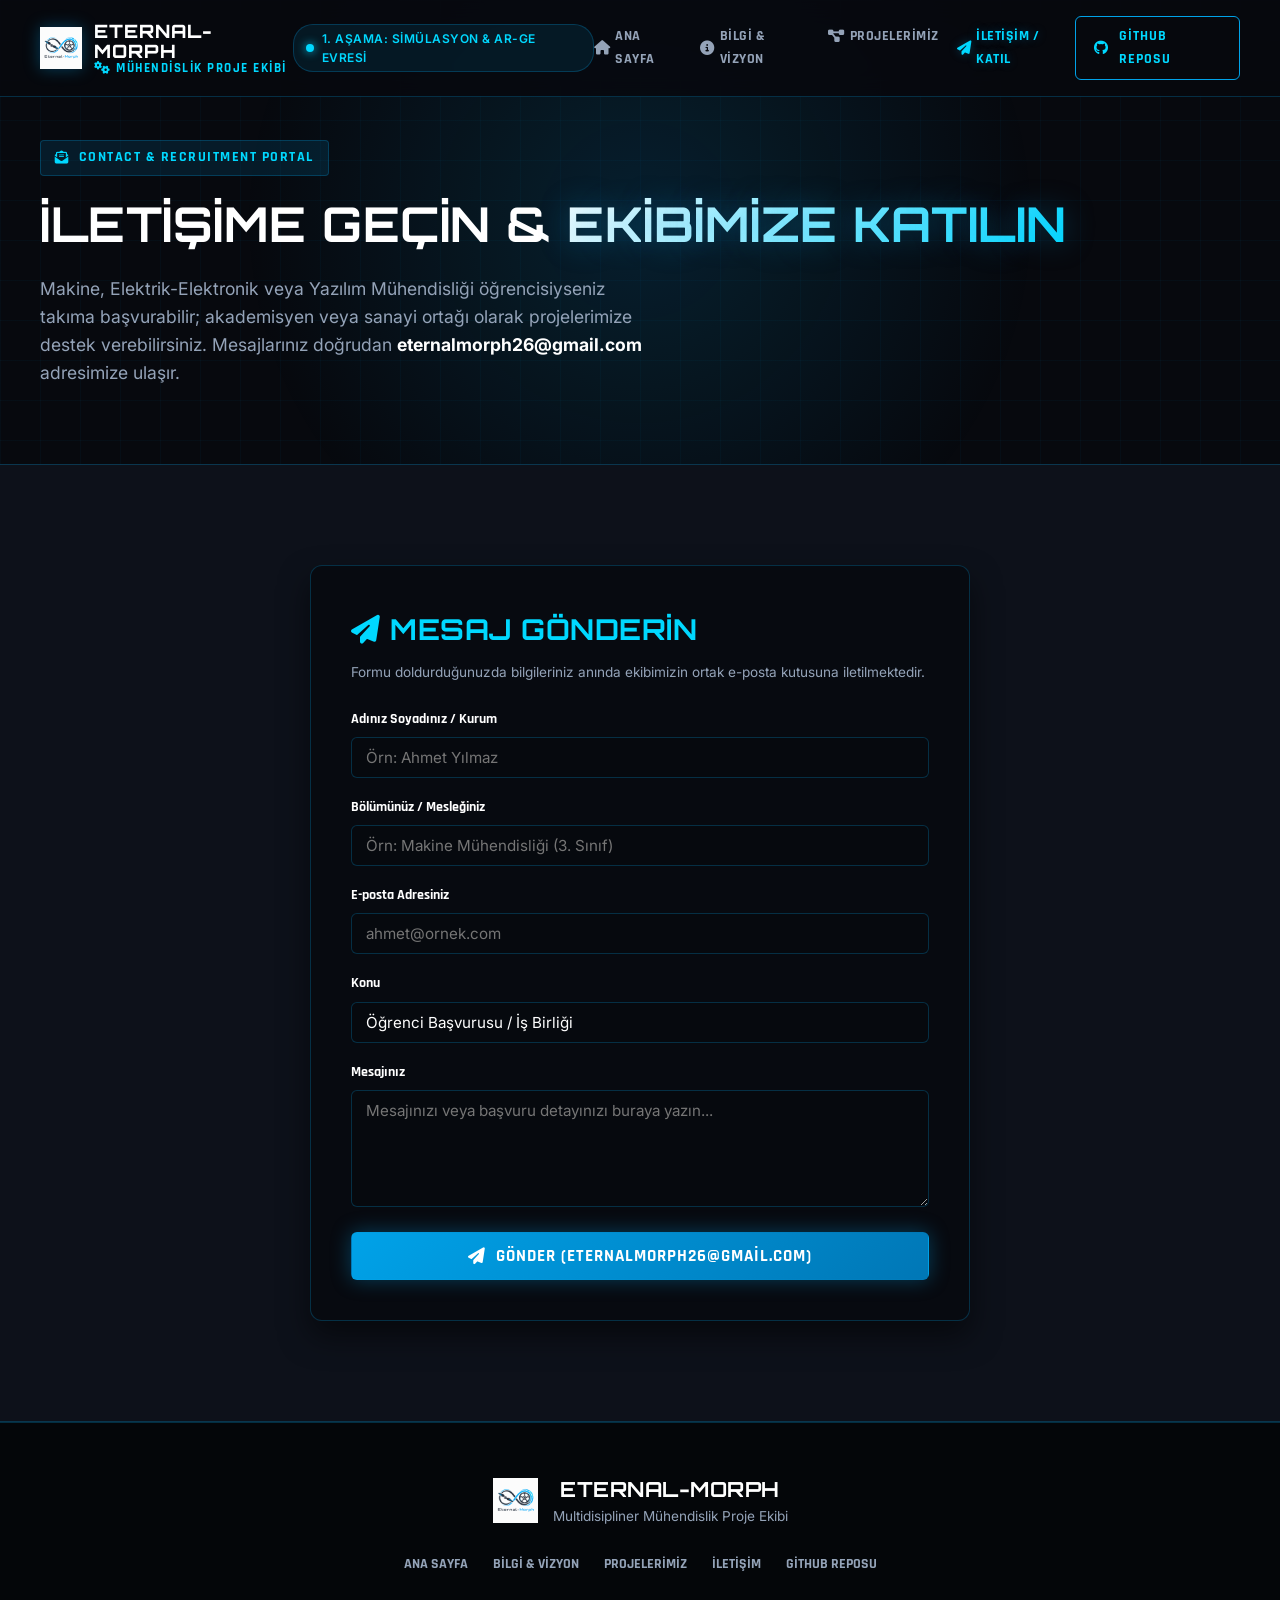
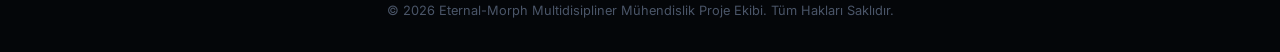
==== contact/index.html @ 78eb66a3 "Add files via upload" ====
<!DOCTYPE html>
<html lang="tr">
<head>
    <meta charset="UTF-8">
    <meta name="viewport" content="width=device-width, initial-scale=1.0">
    <title>İletişim & Ekibe Katıl | Eternal-Morph</title>
    <meta name="description" content="Eternal-Morph: Ekibimize katılım başvuruları, proje fikri önerileri ve sponsorluk iletişim portalı.">
    
    <!-- Google Fonts -->
    <link rel="preconnect" href="https://fonts.googleapis.com">
    <link rel="preconnect" href="https://fonts.gstatic.com" crossorigin>
    <link href="https://fonts.googleapis.com/css2?family=Fira+Code:wght@400;500;600&family=Inter:wght@300;400;500;600;700&family=Orbitron:wght@600;700;800;900&family=Rajdhani:wght@500;600;700&display=swap" rel="stylesheet">
    
    <!-- FontAwesome Icon Set -->
    <link rel="stylesheet" href="https://cdnjs.cloudflare.com/ajax/libs/font-awesome/6.4.0/css/all.min.css">
    
    <link rel="stylesheet" href="../style.css">
</head>
<body class="em-dark-theme">

    <div class="em-bg-glow"></div>
    <div class="em-bg-grid"></div>

    <!-- Header -->
    <header class="em-header" id="header">
        <div class="em-container em-header-container">
            <a href="/" class="em-brand">
                <img src="../assets/logo.png" alt="Eternal-Morph Logo" class="em-brand-logo">
                <div class="em-brand-text">
                    <span class="em-brand-main">ETERNAL-MORPH</span>
                    <span class="em-brand-sub"><i class="fa-solid fa-gears"></i> MÜHENDİSLİK PROJE EKİBİ</span>
                </div>
            </a>

            <div class="em-status-badge">
                <span class="em-pulse-dot"></span>
                <span>1. AŞAMA: SİMÜLASYON & AR-GE EVRESİ</span>
            </div>

            <nav class="em-nav" id="nav-menu">
                <ul class="em-nav-list">
                    <li><a href="/" class="em-nav-link"><i class="fa-solid fa-house"></i> Ana Sayfa</a></li>
                    <li><a href="/information/" class="em-nav-link"><i class="fa-solid fa-circle-info"></i> Bilgi & Vizyon</a></li>
                    <li><a href="/projects/" class="em-nav-link"><i class="fa-solid fa-diagram-project"></i> Projelerimiz</a></li>
                    <li><a href="/contact/" class="em-nav-link active"><i class="fa-solid fa-paper-plane"></i> İletişim / Katıl</a></li>
                </ul>
            </nav>

            <div class="em-header-actions">
                <a href="https://github.com/Eternal-Morph" target="_blank" rel="noopener" class="em-btn em-btn-outline em-btn-sm">
                    <i class="fa-brands fa-github"></i> GitHub Reposu
                </a>
            </div>
        </div>
    </header>

    <!-- Inner Page Hero -->
    <section class="em-hero" style="padding-top:140px; padding-bottom:40px;">
        <div class="em-container">
            <div class="em-hero-tag">
                <i class="fa-solid fa-envelope-open-text"></i> CONTACT & RECRUITMENT PORTAL
            </div>
            <h1 class="em-hero-title">
                İletişime Geçin & <span class="em-gradient-text">Ekibimize Katılın</span>
            </h1>
            <p class="em-hero-subtitle">
                Makine, Elektrik-Elektronik veya Yazılım Mühendisliği öğrencisiyseniz takıma başvurabilir; akademisyen veya sanayi ortağı olarak projelerimize destek verebilirsiniz. Mesajlarınız doğrudan <strong>eternalmorph26@gmail.com</strong> adresimize ulaşır.
            </p>
        </div>
    </section>

    <!-- İletişim Formu Sayfası -->
    <section class="em-section em-section-alt">
        <div class="em-container" style="max-width:700px;">
            <div class="em-card-glass" style="text-align:left; padding:40px;">
                <h2 style="font-size:1.8rem; color:var(--em-cyan-bright); margin-bottom:10px;"><i class="fa-solid fa-paper-plane"></i> Mesaj Gönderin</h2>
                <p style="color:var(--em-text-muted); margin-bottom:25px;">Formu doldurduğunuzda bilgileriniz anında ekibimizin ortak e-posta kutusuna iletilmektedir.</p>
                
                <form id="contact-form" onsubmit="handleContactSubmit(event)">
                    <input type="hidden" name="to_email" value="eternalmorph26@gmail.com">

                    <div class="em-form-group">
                        <label for="c-name">Adınız Soyadınız / Kurum</label>
                        <input type="text" name="name" id="c-name" class="em-form-input" placeholder="Örn: Ahmet Yılmaz" required>
                    </div>
                    <div class="em-form-group">
                        <label for="c-department">Bölümünüz / Mesleğiniz</label>
                        <input type="text" name="department" id="c-department" class="em-form-input" placeholder="Örn: Makine Mühendisliği (3. Sınıf)" required>
                    </div>
                    <div class="em-form-group">
                        <label for="c-email">E-posta Adresiniz</label>
                        <input type="email" name="email" id="c-email" class="em-form-input" placeholder="ahmet@ornek.com" required>
                    </div>
                    <div class="em-form-group">
                        <label for="c-subject">Konu</label>
                        <input type="text" name="subject" id="c-subject" class="em-form-input" value="Öğrenci Başvurusu / İş Birliği" required>
                    </div>
                    <div class="em-form-group">
                        <label for="c-message">Mesajınız</label>
                        <textarea name="message" id="c-message" class="em-form-input" rows="5" placeholder="Mesajınızı veya başvuru detayınızı buraya yazın..." required></textarea>
                    </div>
                    <button type="submit" class="em-btn em-btn-primary em-btn-block">
                        <i class="fa-solid fa-paper-plane"></i> Gönder (eternalmorph26@gmail.com)
                    </button>
                </form>
            </div>
        </div>
    </section>

    <!-- Footer -->
    <footer class="em-footer">
        <div class="em-container em-footer-content">
            <div class="em-footer-brand">
                <img src="../assets/logo.png" alt="Eternal Morph Logo" class="em-footer-logo">
                <div>
                    <h4>ETERNAL-MORPH</h4>
                    <p>Multidisipliner Mühendislik Proje Ekibi</p>
                </div>
            </div>
            <div class="em-footer-links">
                <a href="/">Ana Sayfa</a>
                <a href="/information/">Bilgi & Vizyon</a>
                <a href="/projects/">Projelerimiz</a>
                <a href="/contact/">İletişim</a>
                <a href="https://github.com/Eternal-Morph" target="_blank" rel="noopener">GitHub Reposu</a>
            </div>
            <div class="em-footer-copy">
                <p>&copy; 2026 Eternal-Morph Multidisipliner Mühendislik Proje Ekibi. Tüm Hakları Saklıdır.</p>
            </div>
        </div>
    </footer>

    <script src="../script.js"></script>
</body>
</html>
---- style.css ----
/* ==========================================================================
   ETERNAL-MORPH ADVANCED MULTIDISCIPLINARY ENGINEERING DESIGN SYSTEM
   Color Palette: Electric Cyan (#00A2E8 / #00D8FF) & Cyber Anthracite (#07090E)
   ========================================================================== */

:root {
    /* Logo Color Palette */
    --em-cyan-primary: #00A2E8;
    --em-cyan-bright: #00D8FF;
    --em-cyan-glow: rgba(0, 162, 232, 0.35);
    --em-cyan-glow-strong: rgba(0, 216, 255, 0.6);
    --em-dark-bg: #07090E;
    --em-dark-secondary: #0D111A;
    --em-card-bg: #121824;
    --em-card-bg-hover: #172030;
    --em-border-color: rgba(0, 162, 232, 0.25);
    --em-border-highlight: rgba(0, 216, 255, 0.6);
    
    /* Text Colors */
    --em-text-white: #FFFFFF;
    --em-text-main: #E2E8F0;
    --em-text-muted: #94A3B8;
    --em-text-dark: #0F172A;
    
    /* Fonts */
    --em-font-title: 'Orbitron', 'Rajdhani', sans-serif;
    --em-font-body: 'Inter', sans-serif;
    --em-font-code: 'Fira Code', monospace;
    
    /* Layout */
    --em-container-max: 1240px;
    --em-transition: all 0.3s cubic-bezier(0.4, 0, 0.2, 1);
    --em-radius-sm: 6px;
    --em-radius-md: 12px;
    --em-radius-lg: 20px;
}

/* Reset & Base */
*, *::before, *::after {
    box-sizing: border-box;
    margin: 0;
    padding: 0;
}

html {
    scroll-behavior: smooth;
    font-size: 16px;
}

body {
    background-color: var(--em-dark-bg);
    color: var(--em-text-main);
    font-family: var(--em-font-body);
    line-height: 1.6;
    overflow-x: hidden;
    position: relative;
}

/* Ambient Cyber Glow Arka Plan */
.em-bg-glow {
    position: fixed;
    top: -20%;
    left: 50%;
    transform: translateX(-50%);
    width: 800px;
    height: 800px;
    background: radial-gradient(circle, rgba(0, 162, 232, 0.15) 0%, rgba(7, 9, 14, 0) 70%);
    pointer-events: none;
    z-index: -1;
}

.em-bg-grid {
    position: fixed;
    inset: 0;
    background-image: 
        linear-gradient(rgba(0, 162, 232, 0.04) 1px, transparent 1px),
        linear-gradient(90deg, rgba(0, 162, 232, 0.04) 1px, transparent 1px);
    background-size: 40px 40px;
    pointer-events: none;
    z-index: -1;
}

/* Container */
.em-container {
    max-width: var(--em-container-max);
    margin: 0 auto;
    padding: 0 20px;
    width: 100%;
}

/* Tipografi & Başlıklar */
h1, h2, h3, h4, h5, h6 {
    font-family: var(--em-font-title);
    text-transform: uppercase;
    letter-spacing: 0.5px;
    color: var(--em-text-white);
    font-weight: 700;
}

.em-gradient-text {
    background: linear-gradient(135deg, var(--em-text-white) 0%, var(--em-cyan-bright) 100%);
    -webkit-background-clip: text;
    -webkit-text-fill-color: transparent;
    text-shadow: 0 0 30px var(--em-cyan-glow);
}

a {
    color: inherit;
    text-decoration: none;
}

/* ==========================================================================
   BUTTONS & BADGES
   ========================================================================== */

.em-btn {
    display: inline-flex;
    align-items: center;
    justify-content: center;
    gap: 10px;
    padding: 12px 24px;
    font-family: 'Rajdhani', sans-serif;
    font-size: 1.05rem;
    font-weight: 700;
    text-transform: uppercase;
    letter-spacing: 1px;
    border-radius: var(--em-radius-sm);
    border: 1px solid transparent;
    cursor: pointer;
    transition: var(--em-transition);
    position: relative;
    overflow: hidden;
}

.em-btn-primary {
    background: linear-gradient(135deg, var(--em-cyan-primary) 0%, #0077B6 100%);
    color: var(--em-text-white);
    box-shadow: 0 0 20px var(--em-cyan-glow);
}

.em-btn-primary:hover {
    background: linear-gradient(135deg, var(--em-cyan-bright) 0%, var(--em-cyan-primary) 100%);
    box-shadow: 0 0 30px var(--em-cyan-glow-strong);
    transform: translateY(-2px);
}

.em-btn-secondary {
    background: rgba(18, 24, 36, 0.8);
    color: var(--em-cyan-bright);
    border-color: var(--em-border-color);
}

.em-btn-secondary:hover {
    background: rgba(0, 162, 232, 0.15);
    border-color: var(--em-cyan-bright);
    color: var(--em-text-white);
    transform: translateY(-2px);
}

.em-btn-outline {
    background: transparent;
    border-color: var(--em-cyan-primary);
    color: var(--em-cyan-bright);
}

.em-btn-outline:hover {
    background: var(--em-cyan-primary);
    color: var(--em-dark-bg);
}

.em-btn-sm {
    padding: 8px 18px;
    font-size: 0.9rem;
}

.em-btn-block {
    width: 100%;
}

/* ==========================================================================
   HEADER & NAVIGATION
   ========================================================================== */

.em-header {
    position: fixed;
    top: 0;
    left: 0;
    width: 100%;
    z-index: 1000;
    padding: 16px 0;
    transition: var(--em-transition);
    background: rgba(7, 9, 14, 0.88);
    backdrop-filter: blur(14px);
    border-bottom: 1px solid var(--em-border-color);
}

.em-header.scrolled {
    padding: 10px 0;
    box-shadow: 0 10px 30px rgba(0, 0, 0, 0.6);
    border-bottom-color: rgba(0, 162, 232, 0.4);
}

.em-header-container {
    display: flex;
    align-items: center;
    justify-content: space-between;
}

.em-brand {
    display: flex;
    align-items: center;
    gap: 12px;
}

.em-brand-logo {
    height: 42px;
    width: auto;
    object-fit: contain;
    filter: drop-shadow(0 0 8px var(--em-cyan-glow));
    transition: var(--em-transition);
}

.em-brand:hover .em-brand-logo {
    transform: rotate(5deg) scale(1.05);
}

.em-brand-text {
    display: flex;
    flex-direction: column;
    line-height: 1.1;
}

.em-brand-main {
    font-family: var(--em-font-title);
    font-size: 1.15rem;
    font-weight: 800;
    color: var(--em-text-white);
    letter-spacing: 1px;
}

.em-brand-sub {
    font-family: 'Rajdhani', sans-serif;
    font-size: 0.8rem;
    font-weight: 700;
    color: var(--em-cyan-bright);
    letter-spacing: 1.5px;
}

/* Status Badge */
.em-status-badge {
    display: flex;
    align-items: center;
    gap: 8px;
    padding: 4px 12px;
    background: rgba(0, 162, 232, 0.1);
    border: 1px solid var(--em-border-color);
    border-radius: 20px;
    font-size: 0.75rem;
    font-weight: 600;
    color: var(--em-cyan-bright);
    letter-spacing: 0.5px;
}

.em-pulse-dot {
    width: 8px;
    height: 8px;
    background-color: var(--em-cyan-bright);
    border-radius: 50%;
    box-shadow: 0 0 10px var(--em-cyan-bright);
    animation: emPulse 1.8s infinite;
}

@keyframes emPulse {
    0% { transform: scale(0.95); box-shadow: 0 0 0 0 rgba(0, 216, 255, 0.7); }
    70% { transform: scale(1); box-shadow: 0 0 0 10px rgba(0, 216, 255, 0); }
    100% { transform: scale(0.95); box-shadow: 0 0 0 0 rgba(0, 216, 255, 0); }
}

.em-nav-list {
    display: flex;
    list-style: none;
    gap: 18px;
}

.em-nav-link {
    font-family: 'Rajdhani', sans-serif;
    font-size: 0.9rem;
    font-weight: 700;
    text-transform: uppercase;
    letter-spacing: 0.5px;
    color: var(--em-text-muted);
    transition: var(--em-transition);
    display: flex;
    align-items: center;
    gap: 5px;
}

.em-nav-link:hover, .em-nav-link.active {
    color: var(--em-cyan-bright);
    text-shadow: 0 0 10px var(--em-cyan-glow);
}

.em-header-actions {
    display: flex;
    align-items: center;
    gap: 15px;
}

.em-menu-toggle {
    display: none;
    background: none;
    border: none;
    color: var(--em-text-white);
    font-size: 1.5rem;
    cursor: pointer;
}

/* ==========================================================================
   THREE.JS 3D WEBGL CAD VIEWER CARD (NEW FEATURE)
   ========================================================================== */

.em-3d-viewer-card {
    background: var(--em-card-bg);
    border: 1px solid var(--em-border-color);
    border-radius: var(--em-radius-lg);
    box-shadow: 0 20px 40px rgba(0, 0, 0, 0.6), 0 0 25px var(--em-cyan-glow);
    overflow: hidden;
    display: flex;
    flex-direction: column;
}

.em-3d-viewer-header {
    background: #0D131F;
    padding: 20px 25px;
    display: flex;
    align-items: center;
    justify-content: space-between;
    border-bottom: 1px solid var(--em-border-color);
    flex-wrap: wrap;
    gap: 15px;
}

.em-3d-header-title h3 {
    font-size: 1.2rem;
    color: var(--em-text-white);
    margin-top: 4px;
}

.em-3d-controls {
    display: flex;
    gap: 10px;
}

.em-3d-btn {
    background: rgba(7, 9, 14, 0.8);
    border: 1px solid var(--em-border-color);
    color: var(--em-text-muted);
    padding: 8px 14px;
    border-radius: 4px;
    font-family: 'Rajdhani', sans-serif;
    font-size: 0.85rem;
    font-weight: 700;
    cursor: pointer;
    transition: var(--em-transition);
}

.em-3d-btn.active, .em-3d-btn:hover {
    background: var(--em-cyan-primary);
    color: var(--em-dark-bg);
    border-color: var(--em-cyan-bright);
    box-shadow: 0 0 10px var(--em-cyan-glow);
}

.em-3d-canvas-container {
    width: 100%;
    height: 420px;
    background: #04060A;
    position: relative;
    cursor: grab;
}

.em-3d-canvas-container:active {
    cursor: grabbing;
}

.em-3d-footer {
    background: #090D16;
    padding: 12px 25px;
    display: flex;
    align-items: center;
    justify-content: space-between;
    border-top: 1px solid rgba(0, 162, 232, 0.15);
    font-size: 0.85rem;
    color: var(--em-text-muted);
    flex-wrap: wrap;
    gap: 10px;
}

/* ==========================================================================
   HERO SECTION & TELEMETRY DASHBOARD
   ========================================================================== */

.em-hero {
    padding: 150px 0 60px 0;
    position: relative;
}

.em-hero-grid {
    display: grid;
    grid-template-columns: 1.1fr 0.9fr;
    gap: 40px;
    align-items: center;
}

.em-hero-tag {
    display: inline-flex;
    align-items: center;
    gap: 8px;
    padding: 6px 14px;
    background: rgba(0, 162, 232, 0.12);
    border: 1px solid var(--em-border-color);
    border-radius: 4px;
    color: var(--em-cyan-bright);
    font-family: 'Rajdhani', sans-serif;
    font-size: 0.85rem;
    font-weight: 700;
    letter-spacing: 1.5px;
    margin-bottom: 20px;
}

.em-hero-title {
    font-size: 3rem;
    line-height: 1.15;
    margin-bottom: 24px;
}

.em-hero-subtitle {
    font-size: 1.1rem;
    color: var(--em-text-muted);
    margin-bottom: 36px;
    max-width: 620px;
}

.em-hero-subtitle strong {
    color: var(--em-text-white);
}

.em-hero-buttons {
    display: flex;
    gap: 16px;
    flex-wrap: wrap;
}

/* Telemetry Dashboard */
.em-telemetry-dashboard {
    display: grid;
    grid-template-columns: repeat(3, 1fr);
    gap: 10px;
    background: rgba(13, 17, 26, 0.9);
    border: 1px solid var(--em-border-color);
    border-radius: var(--em-radius-md) var(--em-radius-md) 0 0;
    padding: 10px 15px;
    border-bottom: none;
}

.em-telem-item {
    display: flex;
    flex-direction: column;
    align-items: center;
    background: rgba(7, 9, 14, 0.6);
    padding: 6px;
    border-radius: 4px;
    border: 1px solid rgba(0, 162, 232, 0.15);
}

.em-telem-label {
    font-size: 0.65rem;
    color: var(--em-text-muted);
    font-weight: 600;
    letter-spacing: 0.5px;
}

.em-telem-val {
    font-family: var(--em-font-code);
    font-size: 0.8rem;
    font-weight: 700;
}

/* Terminal Window Styling */
.em-hero-visual-card {
    display: flex;
    flex-direction: column;
}

.em-terminal-window {
    background: #080C14;
    border: 1px solid var(--em-border-color);
    border-radius: 0 0 var(--em-radius-md) var(--em-radius-md);
    box-shadow: 0 15px 35px rgba(0, 0, 0, 0.6), 0 0 20px var(--em-cyan-glow);
    overflow: hidden;
    font-family: var(--em-font-code);
    text-align: left;
}

.em-terminal-header {
    background: #0D131F;
    padding: 10px 15px;
    display: flex;
    align-items: center;
    justify-content: space-between;
    border-bottom: 1px solid rgba(0, 162, 232, 0.15);
}

.em-terminal-dots {
    display: flex;
    gap: 6px;
}

.em-terminal-dots .dot {
    width: 10px;
    height: 10px;
    border-radius: 50%;
}

.em-terminal-dots .red { background: #FF5F56; }
.em-terminal-dots .yellow { background: #FFBD2E; }
.em-terminal-dots .green { background: #27C93F; }

.em-terminal-title {
    font-size: 0.75rem;
    color: var(--em-text-muted);
}

.em-terminal-body {
    padding: 18px;
    font-size: 0.82rem;
    line-height: 1.6;
    height: 220px;
    overflow-y: auto;
}

.t-green { color: #4ADE80; }
.t-cyan { color: var(--em-cyan-bright); }
.t-yellow { color: #FACC15; }
.t-purple { color: #C084FC; }
.t-white { color: #F8FAFC; }
.t-cursor { color: var(--em-cyan-bright); font-weight: 700; margin-top: 10px; }
.blink { animation: blink 1s infinite; }

@keyframes blink {
    0%, 100% { opacity: 1; }
    50% { opacity: 0; }
}

.em-hero-tech-specs {
    display: flex;
    justify-content: center;
    gap: 10px;
    flex-wrap: wrap;
    margin-top: 15px;
}

.em-spec-chip {
    background: rgba(7, 9, 14, 0.7);
    border: 1px solid var(--em-border-color);
    padding: 6px 12px;
    border-radius: 20px;
    font-size: 0.8rem;
    font-weight: 600;
    color: var(--em-cyan-bright);
}

/* Tech Stack Bar */
.em-tech-stack-bar {
    display: flex;
    align-items: center;
    gap: 20px;
    margin-top: 40px;
    background: rgba(13, 17, 26, 0.7);
    border: 1px solid var(--em-border-color);
    border-radius: var(--em-radius-md);
    padding: 15px 25px;
    flex-wrap: wrap;
}

.em-tech-stack-title {
    font-family: 'Rajdhani', sans-serif;
    font-weight: 700;
    font-size: 0.85rem;
    color: var(--em-cyan-bright);
    letter-spacing: 1px;
    white-space: nowrap;
}

.em-tech-logos {
    display: flex;
    gap: 10px;
    flex-wrap: wrap;
}

.em-tech-tag {
    background: rgba(0, 162, 232, 0.08);
    border: 1px solid rgba(0, 162, 232, 0.2);
    color: var(--em-text-white);
    font-family: var(--em-font-code);
    font-size: 0.8rem;
    padding: 4px 10px;
    border-radius: 4px;
}

/* Stats Bar */
.em-stats-bar {
    display: grid;
    grid-template-columns: repeat(4, 1fr);
    gap: 20px;
    margin-top: 30px;
    padding: 30px;
    background: rgba(18, 24, 36, 0.6);
    border: 1px solid var(--em-border-color);
    border-radius: var(--em-radius-md);
    backdrop-filter: blur(10px);
}

.em-stat-card {
    text-align: center;
    border-right: 1px solid rgba(0, 162, 232, 0.15);
}

.em-stat-card:last-child {
    border-right: none;
}

.em-stat-number {
    font-family: var(--em-font-title);
    font-size: 2.5rem;
    font-weight: 800;
    color: var(--em-cyan-bright);
    text-shadow: 0 0 15px var(--em-cyan-glow);
    line-height: 1;
    margin-bottom: 8px;
}

.em-stat-label {
    font-size: 0.85rem;
    color: var(--em-text-muted);
    text-transform: uppercase;
    letter-spacing: 0.5px;
}

/* ==========================================================================
   SPECIFICATION MATRIX TABLE
   ========================================================================== */

.em-matrix-wrapper {
    overflow-x: auto;
    background: var(--em-card-bg);
    border: 1px solid var(--em-border-color);
    border-radius: var(--em-radius-lg);
    box-shadow: 0 15px 35px rgba(0, 0, 0, 0.5);
}

.em-matrix-table {
    width: 100%;
    border-collapse: collapse;
    text-align: left;
}

.em-matrix-table th {
    background: #0D131F;
    color: var(--em-cyan-bright);
    font-family: 'Rajdhani', sans-serif;
    font-size: 1rem;
    font-weight: 800;
    padding: 18px 25px;
    border-bottom: 2px solid var(--em-border-color);
    text-transform: uppercase;
}

.em-matrix-table td {
    padding: 16px 25px;
    border-bottom: 1px solid rgba(0, 162, 232, 0.12);
    font-size: 0.95rem;
    color: var(--em-text-main);
}

.em-matrix-table tr:hover td {
    background: rgba(0, 162, 232, 0.05);
}

/* ==========================================================================
   SYSTEM ARCHITECTURE EXPLORER
   ========================================================================== */

.em-architecture-explorer {
    background: var(--em-card-bg);
    border: 1px solid var(--em-border-color);
    border-radius: var(--em-radius-lg);
    padding: 35px;
    box-shadow: 0 15px 35px rgba(0, 0, 0, 0.5);
}

.em-arch-tabs {
    display: grid;
    grid-template-columns: repeat(3, 1fr);
    gap: 15px;
    margin-bottom: 30px;
}

.em-arch-tab {
    background: rgba(7, 9, 14, 0.8);
    border: 1px solid var(--em-border-color);
    color: var(--em-text-muted);
    padding: 14px 18px;
    border-radius: var(--em-radius-md);
    font-family: 'Rajdhani', sans-serif;
    font-weight: 700;
    font-size: 0.95rem;
    text-transform: uppercase;
    cursor: pointer;
    transition: var(--em-transition);
}

.em-arch-tab.active {
    background: var(--em-cyan-primary);
    color: var(--em-dark-bg);
    border-color: var(--em-cyan-bright);
    box-shadow: 0 0 15px var(--em-cyan-glow);
}

.em-arch-content-box {
    background: rgba(7, 9, 14, 0.7);
    border: 1px solid var(--em-border-color);
    border-radius: var(--em-radius-md);
    padding: 30px;
}

.em-arch-badge {
    display: inline-block;
    background: rgba(0, 162, 232, 0.15);
    border: 1px solid var(--em-border-color);
    color: var(--em-cyan-bright);
    font-size: 0.85rem;
    font-weight: 700;
    padding: 4px 12px;
    border-radius: 4px;
    margin-bottom: 12px;
}

.em-arch-content-box h3 {
    font-size: 1.6rem;
    color: var(--em-text-white);
    margin-bottom: 12px;
}

.em-arch-content-box p {
    color: var(--em-text-muted);
    font-size: 1rem;
    margin-bottom: 20px;
}

.em-arch-highlights-list {
    display: flex;
    gap: 15px;
    flex-wrap: wrap;
}

.em-arch-highlights-list span {
    background: rgba(255, 255, 255, 0.05);
    border: 1px solid rgba(255, 255, 255, 0.1);
    color: var(--em-cyan-bright);
    padding: 6px 14px;
    border-radius: 20px;
    font-size: 0.85rem;
    font-weight: 600;
}

/* ==========================================================================
   HIL PIPELINE TIMELINE
   ========================================================================== */

.em-hil-pipeline {
    display: grid;
    grid-template-columns: repeat(3, 1fr);
    gap: 30px;
}

.em-pipeline-step {
    background: var(--em-card-bg);
    border: 1px solid var(--em-border-color);
    border-radius: var(--em-radius-md);
    padding: 35px 25px;
    position: relative;
    transition: var(--em-transition);
}

.em-pipeline-step.active-step {
    border-color: var(--em-cyan-bright);
    box-shadow: 0 0 25px var(--em-cyan-glow);
    background: linear-gradient(180deg, rgba(0, 162, 232, 0.1) 0%, var(--em-card-bg) 100%);
}

.em-step-number {
    position: absolute;
    top: 20px;
    right: 20px;
    font-family: var(--em-font-title);
    font-size: 2rem;
    font-weight: 900;
    color: rgba(255, 255, 255, 0.08);
}

.em-step-icon {
    width: 55px;
    height: 55px;
    background: rgba(0, 162, 232, 0.12);
    border: 1px solid var(--em-border-color);
    border-radius: 12px;
    display: flex;
    align-items: center;
    justify-content: center;
    font-size: 1.6rem;
    color: var(--em-cyan-bright);
    margin-bottom: 20px;
}

.em-pipeline-step h3 {
    font-size: 1.3rem;
    margin-bottom: 12px;
    color: var(--em-text-white);
}

.em-pipeline-step p {
    font-size: 0.92rem;
    color: var(--em-text-muted);
    margin-bottom: 20px;
}

.em-step-tag {
    display: inline-block;
    background: rgba(255, 255, 255, 0.05);
    border: 1px solid rgba(255, 255, 255, 0.1);
    color: var(--em-text-muted);
    font-size: 0.78rem;
    font-weight: 600;
    padding: 4px 10px;
    border-radius: 4px;
}

.em-tag-active {
    background: var(--em-cyan-primary);
    color: var(--em-dark-bg);
    border-color: var(--em-cyan-bright);
    font-weight: 700;
}

/* ==========================================================================
   SECTIONS & PROJECTS SHOWCASE
   ========================================================================== */

.em-section {
    padding: 100px 0;
    position: relative;
}

.em-section-alt {
    background-color: var(--em-dark-secondary);
    border-top: 1px solid var(--em-border-color);
    border-bottom: 1px solid var(--em-border-color);
}

.em-section-header {
    text-align: center;
    max-width: 720px;
    margin: 0 auto 60px auto;
}

.em-section-subtitle {
    display: inline-block;
    color: var(--em-cyan-bright);
    font-family: 'Rajdhani', sans-serif;
    font-size: 0.95rem;
    font-weight: 700;
    letter-spacing: 2px;
    margin-bottom: 10px;
}

.em-section-title {
    font-size: 2.3rem;
    margin-bottom: 15px;
}

.em-section-desc {
    color: var(--em-text-muted);
    font-size: 1.05rem;
}

/* Projects Grid */
.em-projects-grid {
    display: grid;
    grid-template-columns: repeat(2, 1fr);
    gap: 35px;
    margin-bottom: 50px;
}

.em-project-card {
    background: var(--em-card-bg);
    border: 1px solid var(--em-border-color);
    border-radius: var(--em-radius-lg);
    overflow: hidden;
    transition: var(--em-transition);
    position: relative;
    display: flex;
    flex-direction: column;
}

.em-project-card:hover {
    border-color: var(--em-border-highlight);
    transform: translateY(-6px);
    box-shadow: 0 15px 35px rgba(0, 162, 232, 0.2);
}

.em-project-badge {
    position: absolute;
    top: 15px;
    left: 15px;
    z-index: 10;
    background: var(--em-cyan-primary);
    color: var(--em-dark-bg);
    font-family: 'Rajdhani', sans-serif;
    font-weight: 700;
    font-size: 0.8rem;
    text-transform: uppercase;
    padding: 4px 12px;
    border-radius: 4px;
}

.em-badge-alt {
    background: #7B2CBF;
    color: white;
}

.em-project-image-wrapper {
    position: relative;
    width: 100%;
    height: 260px;
    overflow: hidden;
    background: #000;
}

.em-project-img {
    width: 100%;
    height: 100%;
    object-fit: cover;
    transition: transform 0.6s ease;
}

.em-project-card:hover .em-project-img {
    transform: scale(1.06);
}

.em-project-overlay {
    position: absolute;
    bottom: 12px;
    right: 12px;
}

.em-status-tag {
    background: rgba(7, 9, 14, 0.85);
    border: 1px solid var(--em-border-color);
    color: var(--em-cyan-bright);
    font-size: 0.75rem;
    padding: 4px 10px;
    border-radius: 20px;
    font-weight: 600;
}

.em-project-body {
    padding: 30px;
    display: flex;
    flex-direction: column;
    flex-grow: 1;
}

.em-project-title {
    font-size: 1.8rem;
    margin-bottom: 12px;
    color: var(--em-text-white);
}

.em-project-summary {
    color: var(--em-text-muted);
    font-size: 0.95rem;
    margin-bottom: 20px;
}

/* Interactive Mode Simulator */
.em-mode-simulator {
    background: rgba(7, 9, 14, 0.7);
    border: 1px solid var(--em-border-color);
    border-radius: var(--em-radius-md);
    padding: 16px;
    margin-bottom: 22px;
}

.em-sim-header {
    font-size: 0.8rem;
    font-weight: 600;
    color: var(--em-text-muted);
    margin-bottom: 10px;
    text-transform: uppercase;
}

.em-sim-controls {
    display: grid;
    grid-template-columns: 1fr 1fr;
    gap: 8px;
    margin-bottom: 12px;
}

.em-sim-btn {
    background: rgba(18, 24, 36, 0.9);
    border: 1px solid var(--em-border-color);
    color: var(--em-text-muted);
    padding: 8px 10px;
    border-radius: 4px;
    font-family: 'Rajdhani', sans-serif;
    font-size: 0.85rem;
    font-weight: 700;
    cursor: pointer;
    transition: var(--em-transition);
}

.em-sim-btn.active {
    background: var(--em-cyan-primary);
    color: var(--em-dark-bg);
    border-color: var(--em-cyan-bright);
    box-shadow: 0 0 10px var(--em-cyan-glow);
}

.em-sim-display {
    padding: 10px;
    background: rgba(0, 162, 232, 0.08);
    border-left: 3px solid var(--em-cyan-bright);
    border-radius: 2px;
}

.em-mode-status-title {
    display: block;
    font-family: 'Rajdhani', sans-serif;
    font-weight: 700;
    color: var(--em-cyan-bright);
    font-size: 0.9rem;
}

.em-mode-status-desc {
    display: block;
    font-size: 0.8rem;
    color: var(--em-text-main);
}

/* Features List */
.em-project-features {
    display: flex;
    flex-direction: column;
    gap: 12px;
    margin-bottom: 25px;
}

.em-feature-item {
    display: flex;
    align-items: flex-start;
    gap: 12px;
    font-size: 0.9rem;
}

.em-feature-item i {
    color: var(--em-cyan-bright);
    margin-top: 4px;
    font-size: 1.1rem;
}

.em-feature-item strong {
    color: var(--em-text-white);
    display: block;
}

.em-feature-item span {
    color: var(--em-text-muted);
}

.em-tech-chips {
    display: flex;
    gap: 8px;
    flex-wrap: wrap;
    margin-bottom: 25px;
}

.em-tech-chips span {
    background: rgba(255, 255, 255, 0.05);
    border: 1px solid rgba(255, 255, 255, 0.1);
    color: var(--em-cyan-bright);
    font-size: 0.8rem;
    padding: 4px 10px;
    border-radius: 4px;
}

.em-project-footer-btns {
    margin-top: auto;
    display: flex;
    flex-direction: column;
}

/* Future Projects Callout */
.em-future-projects-box {
    background: rgba(18, 24, 36, 0.8);
    border: 1px dashed var(--em-border-highlight);
    border-radius: var(--em-radius-lg);
    padding: 30px 40px;
    display: flex;
    align-items: center;
    justify-content: space-between;
    gap: 30px;
    backdrop-filter: blur(8px);
}

.em-future-content {
    display: flex;
    align-items: center;
    gap: 20px;
}

.em-future-icon {
    font-size: 2.2rem;
    color: var(--em-cyan-bright);
    background: rgba(0, 162, 232, 0.15);
    padding: 18px;
    border-radius: 50%;
    border: 1px solid var(--em-border-color);
}

.em-future-content h3 {
    font-size: 1.4rem;
    margin-bottom: 6px;
}

.em-future-content p {
    color: var(--em-text-muted);
    font-size: 0.95rem;
}

/* ==========================================================================
   DEPARTMENTS
   ========================================================================== */

.em-skills-grid {
    display: grid;
    grid-template-columns: repeat(3, 1fr);
    gap: 30px;
}

.em-skill-card {
    background: var(--em-card-bg);
    border: 1px solid var(--em-border-color);
    border-radius: var(--em-radius-md);
    padding: 35px 25px;
    transition: var(--em-transition);
}

.em-skill-card:hover {
    border-color: var(--em-cyan-bright);
    transform: translateY(-5px);
    box-shadow: 0 10px 25px rgba(0, 162, 232, 0.15);
}

.em-skill-icon {
    width: 60px;
    height: 60px;
    background: rgba(0, 162, 232, 0.12);
    border: 1px solid var(--em-border-color);
    border-radius: 12px;
    display: flex;
    align-items: center;
    justify-content: center;
    font-size: 1.8rem;
    color: var(--em-cyan-bright);
    margin-bottom: 22px;
}

.em-icon-cyan {
    color: #00D8FF;
}

.em-skill-card h3 {
    font-size: 1.3rem;
    margin-bottom: 18px;
    color: var(--em-text-white);
}

.em-skill-list {
    list-style: none;
    display: flex;
    flex-direction: column;
    gap: 12px;
}

.em-skill-list li {
    font-size: 0.9rem;
    color: var(--em-text-muted);
    line-height: 1.5;
}

.em-skill-list li strong {
    color: var(--em-text-white);
}

.em-skill-list i {
    color: var(--em-cyan-bright);
    margin-right: 6px;
}

/* ==========================================================================
   ABOUT & JOIN SECTION
   ========================================================================== */

.em-about-box {
    display: grid;
    grid-template-columns: 1.2fr 0.8fr;
    gap: 50px;
    align-items: center;
    background: var(--em-card-bg);
    border: 1px solid var(--em-border-color);
    border-radius: var(--em-radius-lg);
    padding: 50px;
    position: relative;
    overflow: hidden;
}

.em-about-title {
    font-size: 2rem;
    margin-bottom: 20px;
}

.em-about-content p {
    color: var(--em-text-muted);
    font-size: 1rem;
    margin-bottom: 16px;
}

.em-about-content strong {
    color: var(--em-text-white);
}

.em-about-highlights {
    display: flex;
    gap: 16px;
    margin-top: 30px;
    flex-wrap: wrap;
}

.em-card-glass {
    background: rgba(7, 9, 14, 0.8);
    border: 1px solid var(--em-border-color);
    border-radius: var(--em-radius-md);
    padding: 40px 20px;
    text-align: center;
    box-shadow: 0 15px 30px rgba(0, 0, 0, 0.5);
}

.em-about-logo {
    max-width: 140px;
    margin-bottom: 15px;
    filter: drop-shadow(0 0 10px var(--em-cyan-glow));
}

.em-card-glass h3 {
    font-size: 1.4rem;
    color: var(--em-text-white);
    margin-bottom: 4px;
}

.em-card-glass p {
    font-size: 0.85rem;
    color: var(--em-cyan-bright);
}

/* ==========================================================================
   FOOTER
   ========================================================================== */

.em-footer {
    background-color: #040609;
    border-top: 1px solid var(--em-border-color);
    padding: 50px 0 30px 0;
}

.em-footer-content {
    display: flex;
    flex-direction: column;
    align-items: center;
    gap: 25px;
    text-align: center;
}

.em-footer-brand {
    display: flex;
    align-items: center;
    gap: 15px;
}

.em-footer-logo {
    height: 45px;
}

.em-footer-brand h4 {
    font-size: 1.3rem;
    color: var(--em-text-white);
}

.em-footer-brand p {
    font-size: 0.85rem;
    color: var(--em-text-muted);
}

.em-footer-links {
    display: flex;
    gap: 25px;
    flex-wrap: wrap;
    justify-content: center;
}

.em-footer-links a {
    color: var(--em-text-muted);
    font-family: 'Rajdhani', sans-serif;
    font-weight: 700;
    text-transform: uppercase;
    font-size: 0.9rem;
}

.em-footer-links a:hover {
    color: var(--em-cyan-bright);
}

.em-footer-copy p {
    font-size: 0.8rem;
    color: #4A5568;
}

/* ==========================================================================
   MODAL WINDOWS (POPUP)
   ========================================================================== */

.em-modal-backdrop {
    position: fixed;
    inset: 0;
    background: rgba(3, 5, 8, 0.85);
    backdrop-filter: blur(10px);
    z-index: 2000;
    display: flex;
    align-items: center;
    justify-content: center;
    padding: 20px;
    opacity: 0;
    pointer-events: none;
    transition: opacity 0.3s ease;
}

.em-modal-backdrop.active {
    opacity: 1;
    pointer-events: auto;
}

.em-modal-content {
    background: var(--em-card-bg);
    border: 1px solid var(--em-cyan-primary);
    border-radius: var(--em-radius-lg);
    width: 100%;
    max-width: 800px;
    max-height: 90vh;
    overflow-y: auto;
    padding: 35px;
    position: relative;
    box-shadow: 0 20px 50px rgba(0, 162, 232, 0.3);
    transform: scale(0.95);
    transition: transform 0.3s ease;
}

.em-modal-backdrop.active .em-modal-content {
    transform: scale(1);
}

.em-modal-sm {
    max-width: 480px;
}

.em-modal-close {
    position: absolute;
    top: 20px;
    right: 20px;
    background: none;
    border: none;
    color: var(--em-text-muted);
    font-size: 1.8rem;
    cursor: pointer;
    transition: var(--em-transition);
}

.em-modal-close:hover {
    color: var(--em-cyan-bright);
}

.em-modal-title {
    font-size: 1.8rem;
    color: var(--em-cyan-bright);
    margin-bottom: 10px;
}

.em-form-group {
    margin-bottom: 18px;
}

.em-form-group label {
    display: block;
    font-family: 'Rajdhani', sans-serif;
    font-size: 0.9rem;
    font-weight: 700;
    color: var(--em-text-white);
    margin-bottom: 6px;
}

.em-form-input {
    width: 100%;
    background: rgba(7, 9, 14, 0.8);
    border: 1px solid var(--em-border-color);
    border-radius: var(--em-radius-sm);
    padding: 10px 14px;
    color: var(--em-text-white);
    font-family: var(--em-font-body);
    font-size: 0.95rem;
    outline: none;
    transition: var(--em-transition);
}

.em-form-input:focus {
    border-color: var(--em-cyan-bright);
    box-shadow: 0 0 10px var(--em-cyan-glow);
}

/* ==========================================================================
   RESPONSIVE DESIGN (MEDIA QUERIES)
   ========================================================================== */

@media (max-width: 992px) {
    .em-hero-grid {
        grid-template-columns: 1fr;
        text-align: center;
    }

    .em-hero-subtitle {
        margin: 0 auto 30px auto;
    }

    .em-hero-buttons {
        justify-content: center;
    }

    .em-arch-tabs {
        grid-template-columns: 1fr;
    }

    .em-hil-pipeline {
        grid-template-columns: 1fr;
    }

    .em-projects-grid {
        grid-template-columns: 1fr;
    }

    .em-future-projects-box {
        flex-direction: column;
        text-align: center;
    }

    .em-future-content {
        flex-direction: column;
    }

    .em-skills-grid {
        grid-template-columns: 1fr;
    }

    .em-about-box {
        grid-template-columns: 1fr;
        padding: 30px;
    }

    .em-stats-bar {
        grid-template-columns: repeat(2, 1fr);
        gap: 30px;
    }

    .em-stat-card:nth-child(2) {
        border-right: none;
    }

    .em-3d-canvas-container {
        height: 320px;
    }
}

@media (max-width: 768px) {
    .em-hero-title {
        font-size: 2.2rem;
    }

    .em-status-badge {
        display: none;
    }

    .em-nav {
        position: fixed;
        top: 70px;
        left: 0;
        width: 100%;
        background: rgba(7, 9, 14, 0.95);
        backdrop-filter: blur(15px);
        border-bottom: 1px solid var(--em-border-color);
        padding: 20px;
        display: none;
    }

    .em-nav.active {
        display: block;
    }

    .em-nav-list {
        flex-direction: column;
        gap: 15px;
        align-items: center;
    }

    .em-menu-toggle {
        display: block;
    }

    .em-stats-bar {
        grid-template-columns: 1fr;
    }

    .em-stat-card {
        border-right: none;
        border-bottom: 1px solid rgba(0, 162, 232, 0.15);
        padding-bottom: 15px;
    }

    .em-stat-card:last-child {
        border-bottom: none;
        padding-bottom: 0;
    }

    .em-telemetry-dashboard {
        grid-template-columns: 1fr;
    }
}
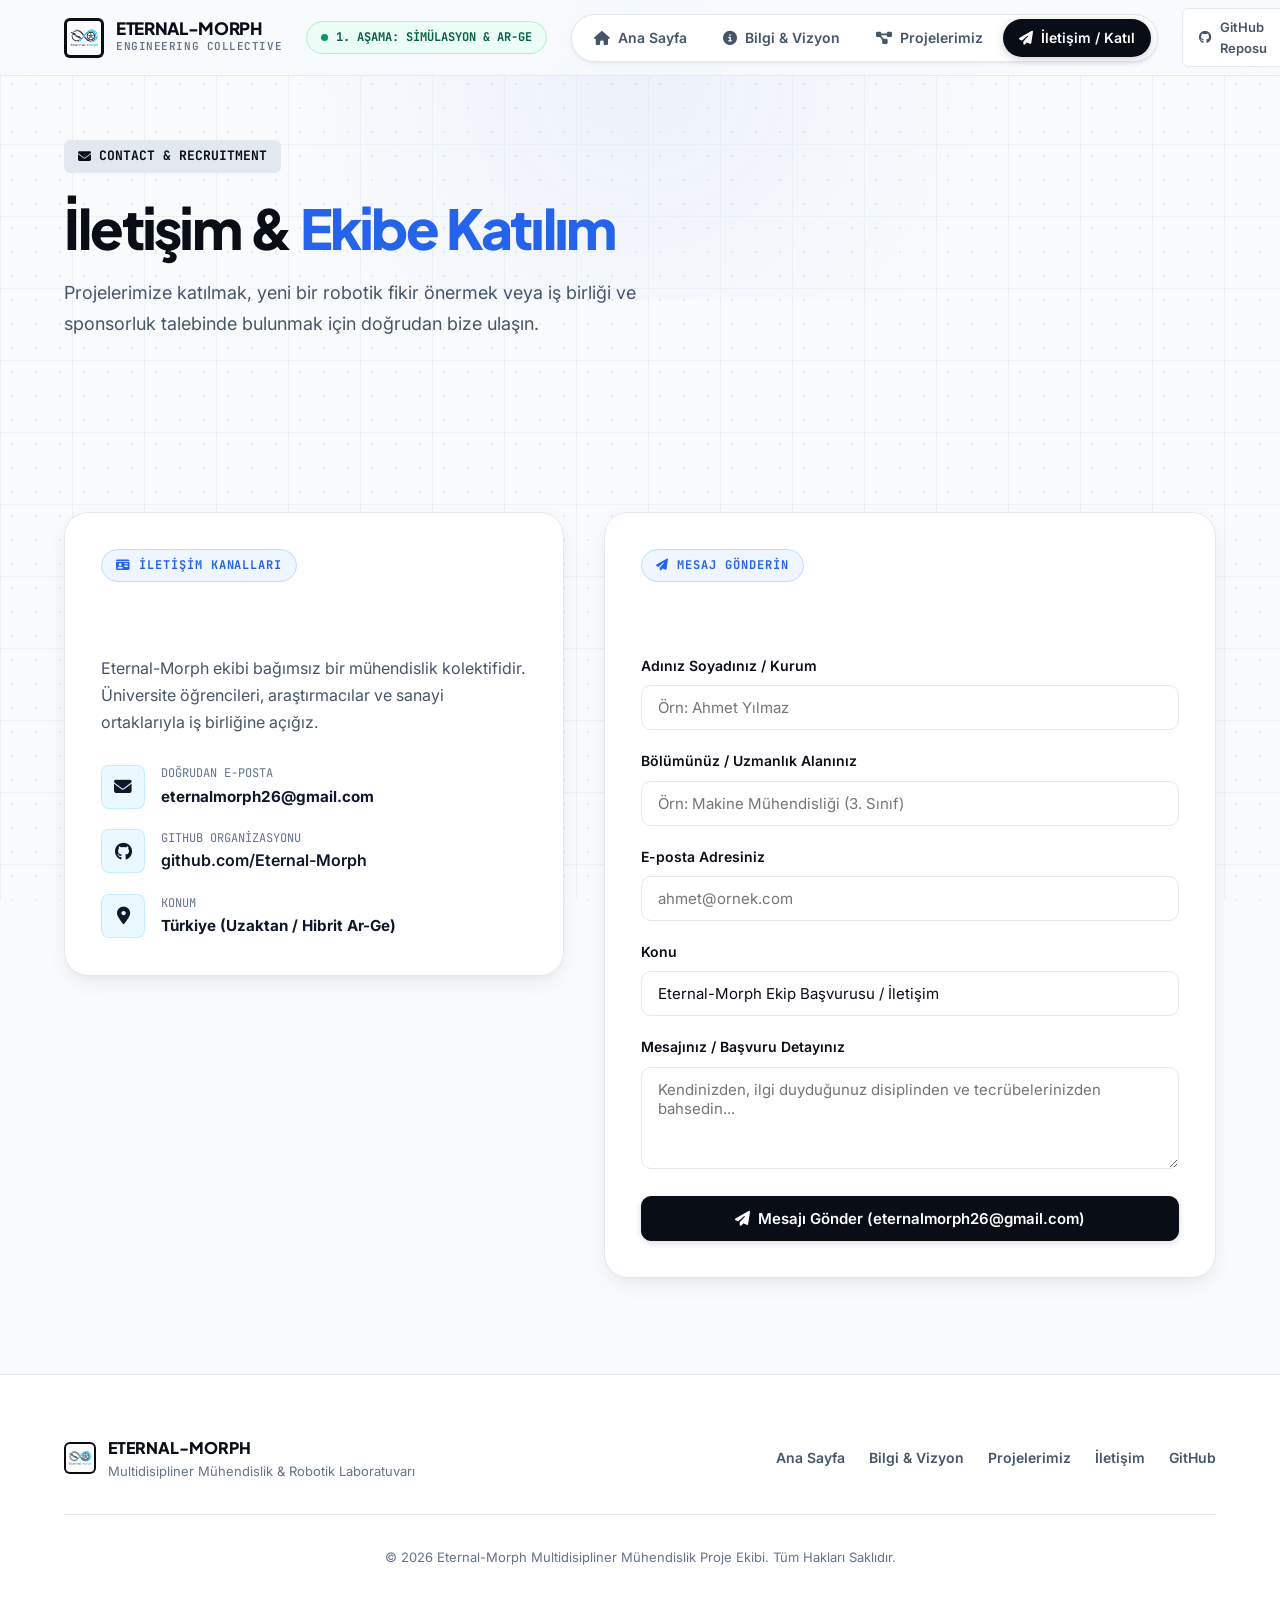
==== commit 25e829c5: "Add files via upload" ====
--- a/contact/index.html
+++ b/contact/index.html
@@ -1,135 +1,228 @@
-<!DOCTYPE html>
-<html lang="tr">
-<head>
-    <meta charset="UTF-8">
-    <meta name="viewport" content="width=device-width, initial-scale=1.0">
-    <title>İletişim & Ekibe Katıl | Eternal-Morph</title>
-    <meta name="description" content="Eternal-Morph: Ekibimize katılım başvuruları, proje fikri önerileri ve sponsorluk iletişim portalı.">
-    
-    <!-- Google Fonts -->
-    <link rel="preconnect" href="https://fonts.googleapis.com">
-    <link rel="preconnect" href="https://fonts.gstatic.com" crossorigin>
-    <link href="https://fonts.googleapis.com/css2?family=Fira+Code:wght@400;500;600&family=Inter:wght@300;400;500;600;700&family=Orbitron:wght@600;700;800;900&family=Rajdhani:wght@500;600;700&display=swap" rel="stylesheet">
-    
-    <!-- FontAwesome Icon Set -->
-    <link rel="stylesheet" href="https://cdnjs.cloudflare.com/ajax/libs/font-awesome/6.4.0/css/all.min.css">
-    
-    <link rel="stylesheet" href="../style.css">
-</head>
-<body class="em-dark-theme">
-
-    <div class="em-bg-glow"></div>
-    <div class="em-bg-grid"></div>
-
-    <!-- Header -->
-    <header class="em-header" id="header">
-        <div class="em-container em-header-container">
-            <a href="/" class="em-brand">
-                <img src="../assets/logo.png" alt="Eternal-Morph Logo" class="em-brand-logo">
-                <div class="em-brand-text">
-                    <span class="em-brand-main">ETERNAL-MORPH</span>
-                    <span class="em-brand-sub"><i class="fa-solid fa-gears"></i> MÜHENDİSLİK PROJE EKİBİ</span>
-                </div>
-            </a>
-
-            <div class="em-status-badge">
-                <span class="em-pulse-dot"></span>
-                <span>1. AŞAMA: SİMÜLASYON & AR-GE EVRESİ</span>
-            </div>
-
-            <nav class="em-nav" id="nav-menu">
-                <ul class="em-nav-list">
-                    <li><a href="/" class="em-nav-link"><i class="fa-solid fa-house"></i> Ana Sayfa</a></li>
-                    <li><a href="/information/" class="em-nav-link"><i class="fa-solid fa-circle-info"></i> Bilgi & Vizyon</a></li>
-                    <li><a href="/projects/" class="em-nav-link"><i class="fa-solid fa-diagram-project"></i> Projelerimiz</a></li>
-                    <li><a href="/contact/" class="em-nav-link active"><i class="fa-solid fa-paper-plane"></i> İletişim / Katıl</a></li>
-                </ul>
-            </nav>
-
-            <div class="em-header-actions">
-                <a href="https://github.com/Eternal-Morph" target="_blank" rel="noopener" class="em-btn em-btn-outline em-btn-sm">
-                    <i class="fa-brands fa-github"></i> GitHub Reposu
-                </a>
-            </div>
-        </div>
-    </header>
-
-    <!-- Inner Page Hero -->
-    <section class="em-hero" style="padding-top:140px; padding-bottom:40px;">
-        <div class="em-container">
-            <div class="em-hero-tag">
-                <i class="fa-solid fa-envelope-open-text"></i> CONTACT & RECRUITMENT PORTAL
-            </div>
-            <h1 class="em-hero-title">
-                İletişime Geçin & <span class="em-gradient-text">Ekibimize Katılın</span>
-            </h1>
-            <p class="em-hero-subtitle">
-                Makine, Elektrik-Elektronik veya Yazılım Mühendisliği öğrencisiyseniz takıma başvurabilir; akademisyen veya sanayi ortağı olarak projelerimize destek verebilirsiniz. Mesajlarınız doğrudan <strong>eternalmorph26@gmail.com</strong> adresimize ulaşır.
-            </p>
-        </div>
-    </section>
-
-    <!-- İletişim Formu Sayfası -->
-    <section class="em-section em-section-alt">
-        <div class="em-container" style="max-width:700px;">
-            <div class="em-card-glass" style="text-align:left; padding:40px;">
-                <h2 style="font-size:1.8rem; color:var(--em-cyan-bright); margin-bottom:10px;"><i class="fa-solid fa-paper-plane"></i> Mesaj Gönderin</h2>
-                <p style="color:var(--em-text-muted); margin-bottom:25px;">Formu doldurduğunuzda bilgileriniz anında ekibimizin ortak e-posta kutusuna iletilmektedir.</p>
-                
-                <form id="contact-form" onsubmit="handleContactSubmit(event)">
-                    <input type="hidden" name="to_email" value="eternalmorph26@gmail.com">
-
-                    <div class="em-form-group">
-                        <label for="c-name">Adınız Soyadınız / Kurum</label>
-                        <input type="text" name="name" id="c-name" class="em-form-input" placeholder="Örn: Ahmet Yılmaz" required>
-                    </div>
-                    <div class="em-form-group">
-                        <label for="c-department">Bölümünüz / Mesleğiniz</label>
-                        <input type="text" name="department" id="c-department" class="em-form-input" placeholder="Örn: Makine Mühendisliği (3. Sınıf)" required>
-                    </div>
-                    <div class="em-form-group">
-                        <label for="c-email">E-posta Adresiniz</label>
-                        <input type="email" name="email" id="c-email" class="em-form-input" placeholder="ahmet@ornek.com" required>
-                    </div>
-                    <div class="em-form-group">
-                        <label for="c-subject">Konu</label>
-                        <input type="text" name="subject" id="c-subject" class="em-form-input" value="Öğrenci Başvurusu / İş Birliği" required>
-                    </div>
-                    <div class="em-form-group">
-                        <label for="c-message">Mesajınız</label>
-                        <textarea name="message" id="c-message" class="em-form-input" rows="5" placeholder="Mesajınızı veya başvuru detayınızı buraya yazın..." required></textarea>
-                    </div>
-                    <button type="submit" class="em-btn em-btn-primary em-btn-block">
-                        <i class="fa-solid fa-paper-plane"></i> Gönder (eternalmorph26@gmail.com)
-                    </button>
-                </form>
-            </div>
-        </div>
-    </section>
-
-    <!-- Footer -->
-    <footer class="em-footer">
-        <div class="em-container em-footer-content">
-            <div class="em-footer-brand">
-                <img src="../assets/logo.png" alt="Eternal Morph Logo" class="em-footer-logo">
-                <div>
-                    <h4>ETERNAL-MORPH</h4>
-                    <p>Multidisipliner Mühendislik Proje Ekibi</p>
-                </div>
-            </div>
-            <div class="em-footer-links">
-                <a href="/">Ana Sayfa</a>
-                <a href="/information/">Bilgi & Vizyon</a>
-                <a href="/projects/">Projelerimiz</a>
-                <a href="/contact/">İletişim</a>
-                <a href="https://github.com/Eternal-Morph" target="_blank" rel="noopener">GitHub Reposu</a>
-            </div>
-            <div class="em-footer-copy">
-                <p>&copy; 2026 Eternal-Morph Multidisipliner Mühendislik Proje Ekibi. Tüm Hakları Saklıdır.</p>
-            </div>
-        </div>
-    </footer>
-
-    <script src="../script.js"></script>
-</body>
-</html>
+<!DOCTYPE html>
+<html lang="tr">
+<head>
+    <meta charset="UTF-8">
+    <meta name="viewport" content="width=device-width, initial-scale=1.0">
+    <title>İletişim & Ekibe Katıl | Eternal-Morph</title>
+    <meta name="description" content="Eternal-Morph: Ekibimize katılım başvuruları, proje fikri önerileri ve sponsorluk iletişim portalı.">
+    <meta name="keywords" content="Eternal Morph iletişim, Eternal-Morph başvuru, ekibe katıl, mühendislik staj, sponsorluk, proje önerisi">
+    <meta name="author" content="Eternal-Morph Mühendislik Takımı">
+    <meta name="robots" content="index, follow">
+
+    <!-- Canonical URL -->
+    <link rel="canonical" href="https://eternalmorph.com.tr/contact/">
+
+    <!-- Favicon & Touch Icon -->
+    <link rel="icon" type="image/x-icon" href="/favicon.ico">
+    <link rel="shortcut icon" href="/favicon.ico">
+    <link rel="icon" type="image/png" href="/favicon.png">
+    <link rel="apple-touch-icon" href="/assets/logo.png">
+
+    <!-- Open Graph -->
+    <meta property="og:type" content="website">
+    <meta property="og:url" content="https://eternalmorph.com.tr/contact/">
+    <meta property="og:title" content="İletişim & Ekibe Katıl | Eternal-Morph">
+    <meta property="og:description" content="Eternal-Morph: Ekibimize katılım başvuruları, proje fikri önerileri ve sponsorluk iletişim portalı.">
+    <meta property="og:image" content="https://eternalmorph.com.tr/assets/logo.png">
+    <meta property="og:site_name" content="Eternal-Morph">
+    <meta property="og:locale" content="tr_TR">
+
+    <!-- Twitter Cards -->
+    <meta name="twitter:card" content="summary_large_image">
+    <meta name="twitter:url" content="https://eternalmorph.com.tr/contact/">
+    <meta name="twitter:title" content="İletişim & Ekibe Katıl | Eternal-Morph">
+    <meta name="twitter:description" content="Eternal-Morph başvuru, iletişim ve sponsorluk portalı.">
+    <meta name="twitter:image" content="https://eternalmorph.com.tr/assets/logo.png">
+
+    <!-- JSON-LD -->
+    <script type="application/ld+json">
+    {
+      "@context": "https://schema.org",
+      "@type": "ContactPage",
+      "name": "İletişim & Ekibe Katıl",
+      "url": "https://eternalmorph.com.tr/contact/",
+      "description": "Eternal-Morph başvuru, iletişim ve sponsorluk portalı.",
+      "publisher": {
+        "@type": "Organization",
+        "name": "Eternal-Morph",
+        "logo": "https://eternalmorph.com.tr/assets/logo.png"
+      }
+    }
+    </script>
+    
+    <!-- Fonts -->
+    <link rel="preconnect" href="https://fonts.googleapis.com">
+    <link rel="preconnect" href="https://fonts.gstatic.com" crossorigin>
+    <link href="https://fonts.googleapis.com/css2?family=Inter:wght@300;400;500;600;700&family=JetBrains+Mono:wght@400;500;600&family=Plus+Jakarta+Sans:wght@500;600;700;800&display=swap" rel="stylesheet">
+    <link rel="stylesheet" href="https://cdnjs.cloudflare.com/ajax/libs/font-awesome/6.4.0/css/all.min.css">
+    <link rel="stylesheet" href="../style.css">
+</head>
+<body>
+
+    <div class="em-bg-glow"></div>
+    <div class="em-bg-grid"></div>
+
+    <!-- Header -->
+    <header class="em-header" id="header">
+        <div class="em-container em-header-container">
+            <a href="/" class="em-brand">
+                <img src="../assets/logo.png" alt="Eternal-Morph Logo" class="em-brand-logo">
+                <div class="em-brand-text">
+                    <span class="em-brand-main">ETERNAL-MORPH</span>
+                    <span class="em-brand-sub">ENGINEERING COLLECTIVE</span>
+                </div>
+            </a>
+
+            <div class="em-status-badge">
+                <span class="em-pulse-dot"></span>
+                <span>1. AŞAMA: SİMÜLASYON & AR-GE</span>
+            </div>
+
+            <nav class="em-nav" id="nav-menu">
+                <ul class="em-nav-list">
+                    <li><a href="/" class="em-nav-link"><i class="fa-solid fa-house"></i> Ana Sayfa</a></li>
+                    <li><a href="/information/" class="em-nav-link"><i class="fa-solid fa-circle-info"></i> Bilgi & Vizyon</a></li>
+                    <li><a href="/projects/" class="em-nav-link"><i class="fa-solid fa-diagram-project"></i> Projelerimiz</a></li>
+                    <li><a href="/contact/" class="em-nav-link active"><i class="fa-solid fa-paper-plane"></i> İletişim / Katıl</a></li>
+                </ul>
+            </nav>
+
+            <div class="em-header-actions">
+                <a href="https://github.com/Eternal-Morph" target="_blank" rel="noopener" class="em-btn em-btn-outline em-btn-sm">
+                    <i class="fa-brands fa-github"></i> GitHub Reposu
+                </a>
+                <button class="em-menu-toggle" id="menu-toggle" aria-label="Menüyü Aç/Kapat">
+                    <i class="fa-solid fa-bars"></i>
+                </button>
+            </div>
+        </div>
+    </header>
+
+    <!-- Contact Hero -->
+    <section class="em-hero" style="padding-top:140px; padding-bottom:40px;">
+        <div class="em-container">
+            <div class="em-hero-tag">
+                <i class="fa-solid fa-envelope"></i> CONTACT & RECRUITMENT
+            </div>
+            <h1 class="em-hero-title">
+                İletişim & <span class="em-gradient-text">Ekibe Katılım</span>
+            </h1>
+            <p class="em-hero-subtitle">
+                Projelerimize katılmak, yeni bir robotik fikir önermek veya iş birliği ve sponsorluk talebinde bulunmak için doğrudan bize ulaşın.
+            </p>
+        </div>
+    </section>
+
+    <!-- Contact Grid -->
+    <section class="em-section">
+        <div class="em-container">
+            <div class="em-contact-grid">
+                
+                <!-- Direct Info Card -->
+                <div class="em-contact-card">
+                    <span class="em-section-subtitle"><i class="fa-solid fa-id-card"></i> İLETİŞİM KANALLARI</span>
+                    <h2 style="font-family:var(--em-font-display); font-size:1.6rem; color:#fff; margin-bottom:16px;">
+                        Bizimle İletişime Geçin
+                    </h2>
+                    <p style="color:var(--em-text-secondary); margin-bottom:28px; line-height:1.7;">
+                        Eternal-Morph ekibi bağımsız bir mühendislik kolektifidir. Üniversite öğrencileri, araştırmacılar ve sanayi ortaklarıyla iş birliğine açığız.
+                    </p>
+
+                    <div style="display:flex; flex-direction:column; gap:20px;">
+                        <div style="display:flex; align-items:center; gap:16px;">
+                            <div style="width:44px; height:44px; border-radius:8px; background:rgba(56,189,248,0.1); border:1px solid rgba(56,189,248,0.2); display:flex; align-items:center; justify-content:center; color:var(--em-brand-cyan); font-size:1.1rem;">
+                                <i class="fa-solid fa-envelope"></i>
+                            </div>
+                            <div>
+                                <span style="display:block; font-size:0.75rem; color:var(--em-text-muted); font-family:var(--em-font-mono);">DOĞRUDAN E-POSTA</span>
+                                <strong style="color:var(--em-text-primary); font-size:0.95rem;">eternalmorph26@gmail.com</strong>
+                            </div>
+                        </div>
+
+                        <div style="display:flex; align-items:center; gap:16px;">
+                            <div style="width:44px; height:44px; border-radius:8px; background:rgba(56,189,248,0.1); border:1px solid rgba(56,189,248,0.2); display:flex; align-items:center; justify-content:center; color:var(--em-brand-cyan); font-size:1.1rem;">
+                                <i class="fa-brands fa-github"></i>
+                            </div>
+                            <div>
+                                <span style="display:block; font-size:0.75rem; color:var(--em-text-muted); font-family:var(--em-font-mono);">GITHUB ORGANİZASYONU</span>
+                                <a href="https://github.com/Eternal-Morph" target="_blank" rel="noopener" style="color:var(--em-brand-cyan); text-decoration:none; font-weight:600;">github.com/Eternal-Morph</a>
+                            </div>
+                        </div>
+
+                        <div style="display:flex; align-items:center; gap:16px;">
+                            <div style="width:44px; height:44px; border-radius:8px; background:rgba(56,189,248,0.1); border:1px solid rgba(56,189,248,0.2); display:flex; align-items:center; justify-content:center; color:var(--em-brand-cyan); font-size:1.1rem;">
+                                <i class="fa-solid fa-location-dot"></i>
+                            </div>
+                            <div>
+                                <span style="display:block; font-size:0.75rem; color:var(--em-text-muted); font-family:var(--em-font-mono);">KONUM</span>
+                                <strong style="color:var(--em-text-primary); font-size:0.95rem;">Türkiye (Uzaktan / Hibrit Ar-Ge)</strong>
+                            </div>
+                        </div>
+                    </div>
+                </div>
+
+                <!-- Form Card -->
+                <div class="em-contact-card">
+                    <span class="em-section-subtitle"><i class="fa-solid fa-paper-plane"></i> MESAJ GÖNDERİN</span>
+                    <h2 style="font-family:var(--em-font-display); font-size:1.6rem; color:#fff; margin-bottom:16px;">
+                        Başvuru & İletişim Formu
+                    </h2>
+                    <form onsubmit="handleContactSubmit(event)">
+                        <div class="em-form-group">
+                            <label for="c-name">Adınız Soyadınız / Kurum</label>
+                            <input type="text" name="name" id="c-name" class="em-form-input" placeholder="Örn: Ahmet Yılmaz" required>
+                        </div>
+                        <div class="em-form-group">
+                            <label for="c-department">Bölümünüz / Uzmanlık Alanınız</label>
+                            <input type="text" name="department" id="c-department" class="em-form-input" placeholder="Örn: Makine Mühendisliği (3. Sınıf)" required>
+                        </div>
+                        <div class="em-form-group">
+                            <label for="c-email">E-posta Adresiniz</label>
+                            <input type="email" name="email" id="c-email" class="em-form-input" placeholder="ahmet@ornek.com" required>
+                        </div>
+                        <div class="em-form-group">
+                            <label for="c-subject">Konu</label>
+                            <input type="text" name="subject" id="c-subject" class="em-form-input" value="Eternal-Morph Ekip Başvurusu / İletişim" required>
+                        </div>
+                        <div class="em-form-group">
+                            <label for="c-message">Mesajınız / Başvuru Detayınız</label>
+                            <textarea name="message" id="c-message" class="em-form-input" rows="4" placeholder="Kendinizden, ilgi duyduğunuz disiplinden ve tecrübelerinizden bahsedin..." required></textarea>
+                        </div>
+                        <button type="submit" class="em-btn em-btn-primary em-btn-block">
+                            <i class="fa-solid fa-paper-plane"></i> Mesajı Gönder (eternalmorph26@gmail.com)
+                        </button>
+                    </form>
+                </div>
+
+            </div>
+        </div>
+    </section>
+
+    <!-- Footer -->
+    <footer class="em-footer">
+        <div class="em-container em-footer-content">
+            <div class="em-footer-top">
+                <div class="em-footer-brand">
+                    <img src="../assets/logo.png" alt="Eternal Morph Logo" class="em-footer-logo">
+                    <div>
+                        <h4>ETERNAL-MORPH</h4>
+                        <p>Multidisipliner Mühendislik & Robotik Laboratuvarı</p>
+                    </div>
+                </div>
+                <div class="em-footer-links">
+                    <a href="/">Ana Sayfa</a>
+                    <a href="/information/">Bilgi & Vizyon</a>
+                    <a href="/projects/">Projelerimiz</a>
+                    <a href="/contact/">İletişim</a>
+                    <a href="https://github.com/Eternal-Morph" target="_blank" rel="noopener">GitHub</a>
+                </div>
+            </div>
+            <div class="em-footer-copy">
+                <p>&copy; 2026 Eternal-Morph Multidisipliner Mühendislik Proje Ekibi. Tüm Hakları Saklıdır.</p>
+            </div>
+        </div>
+    </footer>
+
+    <script src="../script.js"></script>
+</body>
+</html>
--- a/style.css
+++ b/style.css
@@ -1,1563 +1,1755 @@
-/* ==========================================================================
-   ETERNAL-MORPH ADVANCED MULTIDISCIPLINARY ENGINEERING DESIGN SYSTEM
-   Color Palette: Electric Cyan (#00A2E8 / #00D8FF) & Cyber Anthracite (#07090E)
-   ========================================================================== */
-
-:root {
-    /* Logo Color Palette */
-    --em-cyan-primary: #00A2E8;
-    --em-cyan-bright: #00D8FF;
-    --em-cyan-glow: rgba(0, 162, 232, 0.35);
-    --em-cyan-glow-strong: rgba(0, 216, 255, 0.6);
-    --em-dark-bg: #07090E;
-    --em-dark-secondary: #0D111A;
-    --em-card-bg: #121824;
-    --em-card-bg-hover: #172030;
-    --em-border-color: rgba(0, 162, 232, 0.25);
-    --em-border-highlight: rgba(0, 216, 255, 0.6);
-    
-    /* Text Colors */
-    --em-text-white: #FFFFFF;
-    --em-text-main: #E2E8F0;
-    --em-text-muted: #94A3B8;
-    --em-text-dark: #0F172A;
-    
-    /* Fonts */
-    --em-font-title: 'Orbitron', 'Rajdhani', sans-serif;
-    --em-font-body: 'Inter', sans-serif;
-    --em-font-code: 'Fira Code', monospace;
-    
-    /* Layout */
-    --em-container-max: 1240px;
-    --em-transition: all 0.3s cubic-bezier(0.4, 0, 0.2, 1);
-    --em-radius-sm: 6px;
-    --em-radius-md: 12px;
-    --em-radius-lg: 20px;
-}
-
-/* Reset & Base */
-*, *::before, *::after {
-    box-sizing: border-box;
-    margin: 0;
-    padding: 0;
-}
-
-html {
-    scroll-behavior: smooth;
-    font-size: 16px;
-}
-
-body {
-    background-color: var(--em-dark-bg);
-    color: var(--em-text-main);
-    font-family: var(--em-font-body);
-    line-height: 1.6;
-    overflow-x: hidden;
-    position: relative;
-}
-
-/* Ambient Cyber Glow Arka Plan */
-.em-bg-glow {
-    position: fixed;
-    top: -20%;
-    left: 50%;
-    transform: translateX(-50%);
-    width: 800px;
-    height: 800px;
-    background: radial-gradient(circle, rgba(0, 162, 232, 0.15) 0%, rgba(7, 9, 14, 0) 70%);
-    pointer-events: none;
-    z-index: -1;
-}
-
-.em-bg-grid {
-    position: fixed;
-    inset: 0;
-    background-image: 
-        linear-gradient(rgba(0, 162, 232, 0.04) 1px, transparent 1px),
-        linear-gradient(90deg, rgba(0, 162, 232, 0.04) 1px, transparent 1px);
-    background-size: 40px 40px;
-    pointer-events: none;
-    z-index: -1;
-}
-
-/* Container */
-.em-container {
-    max-width: var(--em-container-max);
-    margin: 0 auto;
-    padding: 0 20px;
-    width: 100%;
-}
-
-/* Tipografi & Başlıklar */
-h1, h2, h3, h4, h5, h6 {
-    font-family: var(--em-font-title);
-    text-transform: uppercase;
-    letter-spacing: 0.5px;
-    color: var(--em-text-white);
-    font-weight: 700;
-}
-
-.em-gradient-text {
-    background: linear-gradient(135deg, var(--em-text-white) 0%, var(--em-cyan-bright) 100%);
-    -webkit-background-clip: text;
-    -webkit-text-fill-color: transparent;
-    text-shadow: 0 0 30px var(--em-cyan-glow);
-}
-
-a {
-    color: inherit;
-    text-decoration: none;
-}
-
-/* ==========================================================================
-   BUTTONS & BADGES
-   ========================================================================== */
-
-.em-btn {
-    display: inline-flex;
-    align-items: center;
-    justify-content: center;
-    gap: 10px;
-    padding: 12px 24px;
-    font-family: 'Rajdhani', sans-serif;
-    font-size: 1.05rem;
-    font-weight: 700;
-    text-transform: uppercase;
-    letter-spacing: 1px;
-    border-radius: var(--em-radius-sm);
-    border: 1px solid transparent;
-    cursor: pointer;
-    transition: var(--em-transition);
-    position: relative;
-    overflow: hidden;
-}
-
-.em-btn-primary {
-    background: linear-gradient(135deg, var(--em-cyan-primary) 0%, #0077B6 100%);
-    color: var(--em-text-white);
-    box-shadow: 0 0 20px var(--em-cyan-glow);
-}
-
-.em-btn-primary:hover {
-    background: linear-gradient(135deg, var(--em-cyan-bright) 0%, var(--em-cyan-primary) 100%);
-    box-shadow: 0 0 30px var(--em-cyan-glow-strong);
-    transform: translateY(-2px);
-}
-
-.em-btn-secondary {
-    background: rgba(18, 24, 36, 0.8);
-    color: var(--em-cyan-bright);
-    border-color: var(--em-border-color);
-}
-
-.em-btn-secondary:hover {
-    background: rgba(0, 162, 232, 0.15);
-    border-color: var(--em-cyan-bright);
-    color: var(--em-text-white);
-    transform: translateY(-2px);
-}
-
-.em-btn-outline {
-    background: transparent;
-    border-color: var(--em-cyan-primary);
-    color: var(--em-cyan-bright);
-}
-
-.em-btn-outline:hover {
-    background: var(--em-cyan-primary);
-    color: var(--em-dark-bg);
-}
-
-.em-btn-sm {
-    padding: 8px 18px;
-    font-size: 0.9rem;
-}
-
-.em-btn-block {
-    width: 100%;
-}
-
-/* ==========================================================================
-   HEADER & NAVIGATION
-   ========================================================================== */
-
-.em-header {
-    position: fixed;
-    top: 0;
-    left: 0;
-    width: 100%;
-    z-index: 1000;
-    padding: 16px 0;
-    transition: var(--em-transition);
-    background: rgba(7, 9, 14, 0.88);
-    backdrop-filter: blur(14px);
-    border-bottom: 1px solid var(--em-border-color);
-}
-
-.em-header.scrolled {
-    padding: 10px 0;
-    box-shadow: 0 10px 30px rgba(0, 0, 0, 0.6);
-    border-bottom-color: rgba(0, 162, 232, 0.4);
-}
-
-.em-header-container {
-    display: flex;
-    align-items: center;
-    justify-content: space-between;
-}
-
-.em-brand {
-    display: flex;
-    align-items: center;
-    gap: 12px;
-}
-
-.em-brand-logo {
-    height: 42px;
-    width: auto;
-    object-fit: contain;
-    filter: drop-shadow(0 0 8px var(--em-cyan-glow));
-    transition: var(--em-transition);
-}
-
-.em-brand:hover .em-brand-logo {
-    transform: rotate(5deg) scale(1.05);
-}
-
-.em-brand-text {
-    display: flex;
-    flex-direction: column;
-    line-height: 1.1;
-}
-
-.em-brand-main {
-    font-family: var(--em-font-title);
-    font-size: 1.15rem;
-    font-weight: 800;
-    color: var(--em-text-white);
-    letter-spacing: 1px;
-}
-
-.em-brand-sub {
-    font-family: 'Rajdhani', sans-serif;
-    font-size: 0.8rem;
-    font-weight: 700;
-    color: var(--em-cyan-bright);
-    letter-spacing: 1.5px;
-}
-
-/* Status Badge */
-.em-status-badge {
-    display: flex;
-    align-items: center;
-    gap: 8px;
-    padding: 4px 12px;
-    background: rgba(0, 162, 232, 0.1);
-    border: 1px solid var(--em-border-color);
-    border-radius: 20px;
-    font-size: 0.75rem;
-    font-weight: 600;
-    color: var(--em-cyan-bright);
-    letter-spacing: 0.5px;
-}
-
-.em-pulse-dot {
-    width: 8px;
-    height: 8px;
-    background-color: var(--em-cyan-bright);
-    border-radius: 50%;
-    box-shadow: 0 0 10px var(--em-cyan-bright);
-    animation: emPulse 1.8s infinite;
-}
-
-@keyframes emPulse {
-    0% { transform: scale(0.95); box-shadow: 0 0 0 0 rgba(0, 216, 255, 0.7); }
-    70% { transform: scale(1); box-shadow: 0 0 0 10px rgba(0, 216, 255, 0); }
-    100% { transform: scale(0.95); box-shadow: 0 0 0 0 rgba(0, 216, 255, 0); }
-}
-
-.em-nav-list {
-    display: flex;
-    list-style: none;
-    gap: 18px;
-}
-
-.em-nav-link {
-    font-family: 'Rajdhani', sans-serif;
-    font-size: 0.9rem;
-    font-weight: 700;
-    text-transform: uppercase;
-    letter-spacing: 0.5px;
-    color: var(--em-text-muted);
-    transition: var(--em-transition);
-    display: flex;
-    align-items: center;
-    gap: 5px;
-}
-
-.em-nav-link:hover, .em-nav-link.active {
-    color: var(--em-cyan-bright);
-    text-shadow: 0 0 10px var(--em-cyan-glow);
-}
-
-.em-header-actions {
-    display: flex;
-    align-items: center;
-    gap: 15px;
-}
-
-.em-menu-toggle {
-    display: none;
-    background: none;
-    border: none;
-    color: var(--em-text-white);
-    font-size: 1.5rem;
-    cursor: pointer;
-}
-
-/* ==========================================================================
-   THREE.JS 3D WEBGL CAD VIEWER CARD (NEW FEATURE)
-   ========================================================================== */
-
-.em-3d-viewer-card {
-    background: var(--em-card-bg);
-    border: 1px solid var(--em-border-color);
-    border-radius: var(--em-radius-lg);
-    box-shadow: 0 20px 40px rgba(0, 0, 0, 0.6), 0 0 25px var(--em-cyan-glow);
-    overflow: hidden;
-    display: flex;
-    flex-direction: column;
-}
-
-.em-3d-viewer-header {
-    background: #0D131F;
-    padding: 20px 25px;
-    display: flex;
-    align-items: center;
-    justify-content: space-between;
-    border-bottom: 1px solid var(--em-border-color);
-    flex-wrap: wrap;
-    gap: 15px;
-}
-
-.em-3d-header-title h3 {
-    font-size: 1.2rem;
-    color: var(--em-text-white);
-    margin-top: 4px;
-}
-
-.em-3d-controls {
-    display: flex;
-    gap: 10px;
-}
-
-.em-3d-btn {
-    background: rgba(7, 9, 14, 0.8);
-    border: 1px solid var(--em-border-color);
-    color: var(--em-text-muted);
-    padding: 8px 14px;
-    border-radius: 4px;
-    font-family: 'Rajdhani', sans-serif;
-    font-size: 0.85rem;
-    font-weight: 700;
-    cursor: pointer;
-    transition: var(--em-transition);
-}
-
-.em-3d-btn.active, .em-3d-btn:hover {
-    background: var(--em-cyan-primary);
-    color: var(--em-dark-bg);
-    border-color: var(--em-cyan-bright);
-    box-shadow: 0 0 10px var(--em-cyan-glow);
-}
-
-.em-3d-canvas-container {
-    width: 100%;
-    height: 420px;
-    background: #04060A;
-    position: relative;
-    cursor: grab;
-}
-
-.em-3d-canvas-container:active {
-    cursor: grabbing;
-}
-
-.em-3d-footer {
-    background: #090D16;
-    padding: 12px 25px;
-    display: flex;
-    align-items: center;
-    justify-content: space-between;
-    border-top: 1px solid rgba(0, 162, 232, 0.15);
-    font-size: 0.85rem;
-    color: var(--em-text-muted);
-    flex-wrap: wrap;
-    gap: 10px;
-}
-
-/* ==========================================================================
-   HERO SECTION & TELEMETRY DASHBOARD
-   ========================================================================== */
-
-.em-hero {
-    padding: 150px 0 60px 0;
-    position: relative;
-}
-
-.em-hero-grid {
-    display: grid;
-    grid-template-columns: 1.1fr 0.9fr;
-    gap: 40px;
-    align-items: center;
-}
-
-.em-hero-tag {
-    display: inline-flex;
-    align-items: center;
-    gap: 8px;
-    padding: 6px 14px;
-    background: rgba(0, 162, 232, 0.12);
-    border: 1px solid var(--em-border-color);
-    border-radius: 4px;
-    color: var(--em-cyan-bright);
-    font-family: 'Rajdhani', sans-serif;
-    font-size: 0.85rem;
-    font-weight: 700;
-    letter-spacing: 1.5px;
-    margin-bottom: 20px;
-}
-
-.em-hero-title {
-    font-size: 3rem;
-    line-height: 1.15;
-    margin-bottom: 24px;
-}
-
-.em-hero-subtitle {
-    font-size: 1.1rem;
-    color: var(--em-text-muted);
-    margin-bottom: 36px;
-    max-width: 620px;
-}
-
-.em-hero-subtitle strong {
-    color: var(--em-text-white);
-}
-
-.em-hero-buttons {
-    display: flex;
-    gap: 16px;
-    flex-wrap: wrap;
-}
-
-/* Telemetry Dashboard */
-.em-telemetry-dashboard {
-    display: grid;
-    grid-template-columns: repeat(3, 1fr);
-    gap: 10px;
-    background: rgba(13, 17, 26, 0.9);
-    border: 1px solid var(--em-border-color);
-    border-radius: var(--em-radius-md) var(--em-radius-md) 0 0;
-    padding: 10px 15px;
-    border-bottom: none;
-}
-
-.em-telem-item {
-    display: flex;
-    flex-direction: column;
-    align-items: center;
-    background: rgba(7, 9, 14, 0.6);
-    padding: 6px;
-    border-radius: 4px;
-    border: 1px solid rgba(0, 162, 232, 0.15);
-}
-
-.em-telem-label {
-    font-size: 0.65rem;
-    color: var(--em-text-muted);
-    font-weight: 600;
-    letter-spacing: 0.5px;
-}
-
-.em-telem-val {
-    font-family: var(--em-font-code);
-    font-size: 0.8rem;
-    font-weight: 700;
-}
-
-/* Terminal Window Styling */
-.em-hero-visual-card {
-    display: flex;
-    flex-direction: column;
-}
-
-.em-terminal-window {
-    background: #080C14;
-    border: 1px solid var(--em-border-color);
-    border-radius: 0 0 var(--em-radius-md) var(--em-radius-md);
-    box-shadow: 0 15px 35px rgba(0, 0, 0, 0.6), 0 0 20px var(--em-cyan-glow);
-    overflow: hidden;
-    font-family: var(--em-font-code);
-    text-align: left;
-}
-
-.em-terminal-header {
-    background: #0D131F;
-    padding: 10px 15px;
-    display: flex;
-    align-items: center;
-    justify-content: space-between;
-    border-bottom: 1px solid rgba(0, 162, 232, 0.15);
-}
-
-.em-terminal-dots {
-    display: flex;
-    gap: 6px;
-}
-
-.em-terminal-dots .dot {
-    width: 10px;
-    height: 10px;
-    border-radius: 50%;
-}
-
-.em-terminal-dots .red { background: #FF5F56; }
-.em-terminal-dots .yellow { background: #FFBD2E; }
-.em-terminal-dots .green { background: #27C93F; }
-
-.em-terminal-title {
-    font-size: 0.75rem;
-    color: var(--em-text-muted);
-}
-
-.em-terminal-body {
-    padding: 18px;
-    font-size: 0.82rem;
-    line-height: 1.6;
-    height: 220px;
-    overflow-y: auto;
-}
-
-.t-green { color: #4ADE80; }
-.t-cyan { color: var(--em-cyan-bright); }
-.t-yellow { color: #FACC15; }
-.t-purple { color: #C084FC; }
-.t-white { color: #F8FAFC; }
-.t-cursor { color: var(--em-cyan-bright); font-weight: 700; margin-top: 10px; }
-.blink { animation: blink 1s infinite; }
-
-@keyframes blink {
-    0%, 100% { opacity: 1; }
-    50% { opacity: 0; }
-}
-
-.em-hero-tech-specs {
-    display: flex;
-    justify-content: center;
-    gap: 10px;
-    flex-wrap: wrap;
-    margin-top: 15px;
-}
-
-.em-spec-chip {
-    background: rgba(7, 9, 14, 0.7);
-    border: 1px solid var(--em-border-color);
-    padding: 6px 12px;
-    border-radius: 20px;
-    font-size: 0.8rem;
-    font-weight: 600;
-    color: var(--em-cyan-bright);
-}
-
-/* Tech Stack Bar */
-.em-tech-stack-bar {
-    display: flex;
-    align-items: center;
-    gap: 20px;
-    margin-top: 40px;
-    background: rgba(13, 17, 26, 0.7);
-    border: 1px solid var(--em-border-color);
-    border-radius: var(--em-radius-md);
-    padding: 15px 25px;
-    flex-wrap: wrap;
-}
-
-.em-tech-stack-title {
-    font-family: 'Rajdhani', sans-serif;
-    font-weight: 700;
-    font-size: 0.85rem;
-    color: var(--em-cyan-bright);
-    letter-spacing: 1px;
-    white-space: nowrap;
-}
-
-.em-tech-logos {
-    display: flex;
-    gap: 10px;
-    flex-wrap: wrap;
-}
-
-.em-tech-tag {
-    background: rgba(0, 162, 232, 0.08);
-    border: 1px solid rgba(0, 162, 232, 0.2);
-    color: var(--em-text-white);
-    font-family: var(--em-font-code);
-    font-size: 0.8rem;
-    padding: 4px 10px;
-    border-radius: 4px;
-}
-
-/* Stats Bar */
-.em-stats-bar {
-    display: grid;
-    grid-template-columns: repeat(4, 1fr);
-    gap: 20px;
-    margin-top: 30px;
-    padding: 30px;
-    background: rgba(18, 24, 36, 0.6);
-    border: 1px solid var(--em-border-color);
-    border-radius: var(--em-radius-md);
-    backdrop-filter: blur(10px);
-}
-
-.em-stat-card {
-    text-align: center;
-    border-right: 1px solid rgba(0, 162, 232, 0.15);
-}
-
-.em-stat-card:last-child {
-    border-right: none;
-}
-
-.em-stat-number {
-    font-family: var(--em-font-title);
-    font-size: 2.5rem;
-    font-weight: 800;
-    color: var(--em-cyan-bright);
-    text-shadow: 0 0 15px var(--em-cyan-glow);
-    line-height: 1;
-    margin-bottom: 8px;
-}
-
-.em-stat-label {
-    font-size: 0.85rem;
-    color: var(--em-text-muted);
-    text-transform: uppercase;
-    letter-spacing: 0.5px;
-}
-
-/* ==========================================================================
-   SPECIFICATION MATRIX TABLE
-   ========================================================================== */
-
-.em-matrix-wrapper {
-    overflow-x: auto;
-    background: var(--em-card-bg);
-    border: 1px solid var(--em-border-color);
-    border-radius: var(--em-radius-lg);
-    box-shadow: 0 15px 35px rgba(0, 0, 0, 0.5);
-}
-
-.em-matrix-table {
-    width: 100%;
-    border-collapse: collapse;
-    text-align: left;
-}
-
-.em-matrix-table th {
-    background: #0D131F;
-    color: var(--em-cyan-bright);
-    font-family: 'Rajdhani', sans-serif;
-    font-size: 1rem;
-    font-weight: 800;
-    padding: 18px 25px;
-    border-bottom: 2px solid var(--em-border-color);
-    text-transform: uppercase;
-}
-
-.em-matrix-table td {
-    padding: 16px 25px;
-    border-bottom: 1px solid rgba(0, 162, 232, 0.12);
-    font-size: 0.95rem;
-    color: var(--em-text-main);
-}
-
-.em-matrix-table tr:hover td {
-    background: rgba(0, 162, 232, 0.05);
-}
-
-/* ==========================================================================
-   SYSTEM ARCHITECTURE EXPLORER
-   ========================================================================== */
-
-.em-architecture-explorer {
-    background: var(--em-card-bg);
-    border: 1px solid var(--em-border-color);
-    border-radius: var(--em-radius-lg);
-    padding: 35px;
-    box-shadow: 0 15px 35px rgba(0, 0, 0, 0.5);
-}
-
-.em-arch-tabs {
-    display: grid;
-    grid-template-columns: repeat(3, 1fr);
-    gap: 15px;
-    margin-bottom: 30px;
-}
-
-.em-arch-tab {
-    background: rgba(7, 9, 14, 0.8);
-    border: 1px solid var(--em-border-color);
-    color: var(--em-text-muted);
-    padding: 14px 18px;
-    border-radius: var(--em-radius-md);
-    font-family: 'Rajdhani', sans-serif;
-    font-weight: 700;
-    font-size: 0.95rem;
-    text-transform: uppercase;
-    cursor: pointer;
-    transition: var(--em-transition);
-}
-
-.em-arch-tab.active {
-    background: var(--em-cyan-primary);
-    color: var(--em-dark-bg);
-    border-color: var(--em-cyan-bright);
-    box-shadow: 0 0 15px var(--em-cyan-glow);
-}
-
-.em-arch-content-box {
-    background: rgba(7, 9, 14, 0.7);
-    border: 1px solid var(--em-border-color);
-    border-radius: var(--em-radius-md);
-    padding: 30px;
-}
-
-.em-arch-badge {
-    display: inline-block;
-    background: rgba(0, 162, 232, 0.15);
-    border: 1px solid var(--em-border-color);
-    color: var(--em-cyan-bright);
-    font-size: 0.85rem;
-    font-weight: 700;
-    padding: 4px 12px;
-    border-radius: 4px;
-    margin-bottom: 12px;
-}
-
-.em-arch-content-box h3 {
-    font-size: 1.6rem;
-    color: var(--em-text-white);
-    margin-bottom: 12px;
-}
-
-.em-arch-content-box p {
-    color: var(--em-text-muted);
-    font-size: 1rem;
-    margin-bottom: 20px;
-}
-
-.em-arch-highlights-list {
-    display: flex;
-    gap: 15px;
-    flex-wrap: wrap;
-}
-
-.em-arch-highlights-list span {
-    background: rgba(255, 255, 255, 0.05);
-    border: 1px solid rgba(255, 255, 255, 0.1);
-    color: var(--em-cyan-bright);
-    padding: 6px 14px;
-    border-radius: 20px;
-    font-size: 0.85rem;
-    font-weight: 600;
-}
-
-/* ==========================================================================
-   HIL PIPELINE TIMELINE
-   ========================================================================== */
-
-.em-hil-pipeline {
-    display: grid;
-    grid-template-columns: repeat(3, 1fr);
-    gap: 30px;
-}
-
-.em-pipeline-step {
-    background: var(--em-card-bg);
-    border: 1px solid var(--em-border-color);
-    border-radius: var(--em-radius-md);
-    padding: 35px 25px;
-    position: relative;
-    transition: var(--em-transition);
-}
-
-.em-pipeline-step.active-step {
-    border-color: var(--em-cyan-bright);
-    box-shadow: 0 0 25px var(--em-cyan-glow);
-    background: linear-gradient(180deg, rgba(0, 162, 232, 0.1) 0%, var(--em-card-bg) 100%);
-}
-
-.em-step-number {
-    position: absolute;
-    top: 20px;
-    right: 20px;
-    font-family: var(--em-font-title);
-    font-size: 2rem;
-    font-weight: 900;
-    color: rgba(255, 255, 255, 0.08);
-}
-
-.em-step-icon {
-    width: 55px;
-    height: 55px;
-    background: rgba(0, 162, 232, 0.12);
-    border: 1px solid var(--em-border-color);
-    border-radius: 12px;
-    display: flex;
-    align-items: center;
-    justify-content: center;
-    font-size: 1.6rem;
-    color: var(--em-cyan-bright);
-    margin-bottom: 20px;
-}
-
-.em-pipeline-step h3 {
-    font-size: 1.3rem;
-    margin-bottom: 12px;
-    color: var(--em-text-white);
-}
-
-.em-pipeline-step p {
-    font-size: 0.92rem;
-    color: var(--em-text-muted);
-    margin-bottom: 20px;
-}
-
-.em-step-tag {
-    display: inline-block;
-    background: rgba(255, 255, 255, 0.05);
-    border: 1px solid rgba(255, 255, 255, 0.1);
-    color: var(--em-text-muted);
-    font-size: 0.78rem;
-    font-weight: 600;
-    padding: 4px 10px;
-    border-radius: 4px;
-}
-
-.em-tag-active {
-    background: var(--em-cyan-primary);
-    color: var(--em-dark-bg);
-    border-color: var(--em-cyan-bright);
-    font-weight: 700;
-}
-
-/* ==========================================================================
-   SECTIONS & PROJECTS SHOWCASE
-   ========================================================================== */
-
-.em-section {
-    padding: 100px 0;
-    position: relative;
-}
-
-.em-section-alt {
-    background-color: var(--em-dark-secondary);
-    border-top: 1px solid var(--em-border-color);
-    border-bottom: 1px solid var(--em-border-color);
-}
-
-.em-section-header {
-    text-align: center;
-    max-width: 720px;
-    margin: 0 auto 60px auto;
-}
-
-.em-section-subtitle {
-    display: inline-block;
-    color: var(--em-cyan-bright);
-    font-family: 'Rajdhani', sans-serif;
-    font-size: 0.95rem;
-    font-weight: 700;
-    letter-spacing: 2px;
-    margin-bottom: 10px;
-}
-
-.em-section-title {
-    font-size: 2.3rem;
-    margin-bottom: 15px;
-}
-
-.em-section-desc {
-    color: var(--em-text-muted);
-    font-size: 1.05rem;
-}
-
-/* Projects Grid */
-.em-projects-grid {
-    display: grid;
-    grid-template-columns: repeat(2, 1fr);
-    gap: 35px;
-    margin-bottom: 50px;
-}
-
-.em-project-card {
-    background: var(--em-card-bg);
-    border: 1px solid var(--em-border-color);
-    border-radius: var(--em-radius-lg);
-    overflow: hidden;
-    transition: var(--em-transition);
-    position: relative;
-    display: flex;
-    flex-direction: column;
-}
-
-.em-project-card:hover {
-    border-color: var(--em-border-highlight);
-    transform: translateY(-6px);
-    box-shadow: 0 15px 35px rgba(0, 162, 232, 0.2);
-}
-
-.em-project-badge {
-    position: absolute;
-    top: 15px;
-    left: 15px;
-    z-index: 10;
-    background: var(--em-cyan-primary);
-    color: var(--em-dark-bg);
-    font-family: 'Rajdhani', sans-serif;
-    font-weight: 700;
-    font-size: 0.8rem;
-    text-transform: uppercase;
-    padding: 4px 12px;
-    border-radius: 4px;
-}
-
-.em-badge-alt {
-    background: #7B2CBF;
-    color: white;
-}
-
-.em-project-image-wrapper {
-    position: relative;
-    width: 100%;
-    height: 260px;
-    overflow: hidden;
-    background: #000;
-}
-
-.em-project-img {
-    width: 100%;
-    height: 100%;
-    object-fit: cover;
-    transition: transform 0.6s ease;
-}
-
-.em-project-card:hover .em-project-img {
-    transform: scale(1.06);
-}
-
-.em-project-overlay {
-    position: absolute;
-    bottom: 12px;
-    right: 12px;
-}
-
-.em-status-tag {
-    background: rgba(7, 9, 14, 0.85);
-    border: 1px solid var(--em-border-color);
-    color: var(--em-cyan-bright);
-    font-size: 0.75rem;
-    padding: 4px 10px;
-    border-radius: 20px;
-    font-weight: 600;
-}
-
-.em-project-body {
-    padding: 30px;
-    display: flex;
-    flex-direction: column;
-    flex-grow: 1;
-}
-
-.em-project-title {
-    font-size: 1.8rem;
-    margin-bottom: 12px;
-    color: var(--em-text-white);
-}
-
-.em-project-summary {
-    color: var(--em-text-muted);
-    font-size: 0.95rem;
-    margin-bottom: 20px;
-}
-
-/* Interactive Mode Simulator */
-.em-mode-simulator {
-    background: rgba(7, 9, 14, 0.7);
-    border: 1px solid var(--em-border-color);
-    border-radius: var(--em-radius-md);
-    padding: 16px;
-    margin-bottom: 22px;
-}
-
-.em-sim-header {
-    font-size: 0.8rem;
-    font-weight: 600;
-    color: var(--em-text-muted);
-    margin-bottom: 10px;
-    text-transform: uppercase;
-}
-
-.em-sim-controls {
-    display: grid;
-    grid-template-columns: 1fr 1fr;
-    gap: 8px;
-    margin-bottom: 12px;
-}
-
-.em-sim-btn {
-    background: rgba(18, 24, 36, 0.9);
-    border: 1px solid var(--em-border-color);
-    color: var(--em-text-muted);
-    padding: 8px 10px;
-    border-radius: 4px;
-    font-family: 'Rajdhani', sans-serif;
-    font-size: 0.85rem;
-    font-weight: 700;
-    cursor: pointer;
-    transition: var(--em-transition);
-}
-
-.em-sim-btn.active {
-    background: var(--em-cyan-primary);
-    color: var(--em-dark-bg);
-    border-color: var(--em-cyan-bright);
-    box-shadow: 0 0 10px var(--em-cyan-glow);
-}
-
-.em-sim-display {
-    padding: 10px;
-    background: rgba(0, 162, 232, 0.08);
-    border-left: 3px solid var(--em-cyan-bright);
-    border-radius: 2px;
-}
-
-.em-mode-status-title {
-    display: block;
-    font-family: 'Rajdhani', sans-serif;
-    font-weight: 700;
-    color: var(--em-cyan-bright);
-    font-size: 0.9rem;
-}
-
-.em-mode-status-desc {
-    display: block;
-    font-size: 0.8rem;
-    color: var(--em-text-main);
-}
-
-/* Features List */
-.em-project-features {
-    display: flex;
-    flex-direction: column;
-    gap: 12px;
-    margin-bottom: 25px;
-}
-
-.em-feature-item {
-    display: flex;
-    align-items: flex-start;
-    gap: 12px;
-    font-size: 0.9rem;
-}
-
-.em-feature-item i {
-    color: var(--em-cyan-bright);
-    margin-top: 4px;
-    font-size: 1.1rem;
-}
-
-.em-feature-item strong {
-    color: var(--em-text-white);
-    display: block;
-}
-
-.em-feature-item span {
-    color: var(--em-text-muted);
-}
-
-.em-tech-chips {
-    display: flex;
-    gap: 8px;
-    flex-wrap: wrap;
-    margin-bottom: 25px;
-}
-
-.em-tech-chips span {
-    background: rgba(255, 255, 255, 0.05);
-    border: 1px solid rgba(255, 255, 255, 0.1);
-    color: var(--em-cyan-bright);
-    font-size: 0.8rem;
-    padding: 4px 10px;
-    border-radius: 4px;
-}
-
-.em-project-footer-btns {
-    margin-top: auto;
-    display: flex;
-    flex-direction: column;
-}
-
-/* Future Projects Callout */
-.em-future-projects-box {
-    background: rgba(18, 24, 36, 0.8);
-    border: 1px dashed var(--em-border-highlight);
-    border-radius: var(--em-radius-lg);
-    padding: 30px 40px;
-    display: flex;
-    align-items: center;
-    justify-content: space-between;
-    gap: 30px;
-    backdrop-filter: blur(8px);
-}
-
-.em-future-content {
-    display: flex;
-    align-items: center;
-    gap: 20px;
-}
-
-.em-future-icon {
-    font-size: 2.2rem;
-    color: var(--em-cyan-bright);
-    background: rgba(0, 162, 232, 0.15);
-    padding: 18px;
-    border-radius: 50%;
-    border: 1px solid var(--em-border-color);
-}
-
-.em-future-content h3 {
-    font-size: 1.4rem;
-    margin-bottom: 6px;
-}
-
-.em-future-content p {
-    color: var(--em-text-muted);
-    font-size: 0.95rem;
-}
-
-/* ==========================================================================
-   DEPARTMENTS
-   ========================================================================== */
-
-.em-skills-grid {
-    display: grid;
-    grid-template-columns: repeat(3, 1fr);
-    gap: 30px;
-}
-
-.em-skill-card {
-    background: var(--em-card-bg);
-    border: 1px solid var(--em-border-color);
-    border-radius: var(--em-radius-md);
-    padding: 35px 25px;
-    transition: var(--em-transition);
-}
-
-.em-skill-card:hover {
-    border-color: var(--em-cyan-bright);
-    transform: translateY(-5px);
-    box-shadow: 0 10px 25px rgba(0, 162, 232, 0.15);
-}
-
-.em-skill-icon {
-    width: 60px;
-    height: 60px;
-    background: rgba(0, 162, 232, 0.12);
-    border: 1px solid var(--em-border-color);
-    border-radius: 12px;
-    display: flex;
-    align-items: center;
-    justify-content: center;
-    font-size: 1.8rem;
-    color: var(--em-cyan-bright);
-    margin-bottom: 22px;
-}
-
-.em-icon-cyan {
-    color: #00D8FF;
-}
-
-.em-skill-card h3 {
-    font-size: 1.3rem;
-    margin-bottom: 18px;
-    color: var(--em-text-white);
-}
-
-.em-skill-list {
-    list-style: none;
-    display: flex;
-    flex-direction: column;
-    gap: 12px;
-}
-
-.em-skill-list li {
-    font-size: 0.9rem;
-    color: var(--em-text-muted);
-    line-height: 1.5;
-}
-
-.em-skill-list li strong {
-    color: var(--em-text-white);
-}
-
-.em-skill-list i {
-    color: var(--em-cyan-bright);
-    margin-right: 6px;
-}
-
-/* ==========================================================================
-   ABOUT & JOIN SECTION
-   ========================================================================== */
-
-.em-about-box {
-    display: grid;
-    grid-template-columns: 1.2fr 0.8fr;
-    gap: 50px;
-    align-items: center;
-    background: var(--em-card-bg);
-    border: 1px solid var(--em-border-color);
-    border-radius: var(--em-radius-lg);
-    padding: 50px;
-    position: relative;
-    overflow: hidden;
-}
-
-.em-about-title {
-    font-size: 2rem;
-    margin-bottom: 20px;
-}
-
-.em-about-content p {
-    color: var(--em-text-muted);
-    font-size: 1rem;
-    margin-bottom: 16px;
-}
-
-.em-about-content strong {
-    color: var(--em-text-white);
-}
-
-.em-about-highlights {
-    display: flex;
-    gap: 16px;
-    margin-top: 30px;
-    flex-wrap: wrap;
-}
-
-.em-card-glass {
-    background: rgba(7, 9, 14, 0.8);
-    border: 1px solid var(--em-border-color);
-    border-radius: var(--em-radius-md);
-    padding: 40px 20px;
-    text-align: center;
-    box-shadow: 0 15px 30px rgba(0, 0, 0, 0.5);
-}
-
-.em-about-logo {
-    max-width: 140px;
-    margin-bottom: 15px;
-    filter: drop-shadow(0 0 10px var(--em-cyan-glow));
-}
-
-.em-card-glass h3 {
-    font-size: 1.4rem;
-    color: var(--em-text-white);
-    margin-bottom: 4px;
-}
-
-.em-card-glass p {
-    font-size: 0.85rem;
-    color: var(--em-cyan-bright);
-}
-
-/* ==========================================================================
-   FOOTER
-   ========================================================================== */
-
-.em-footer {
-    background-color: #040609;
-    border-top: 1px solid var(--em-border-color);
-    padding: 50px 0 30px 0;
-}
-
-.em-footer-content {
-    display: flex;
-    flex-direction: column;
-    align-items: center;
-    gap: 25px;
-    text-align: center;
-}
-
-.em-footer-brand {
-    display: flex;
-    align-items: center;
-    gap: 15px;
-}
-
-.em-footer-logo {
-    height: 45px;
-}
-
-.em-footer-brand h4 {
-    font-size: 1.3rem;
-    color: var(--em-text-white);
-}
-
-.em-footer-brand p {
-    font-size: 0.85rem;
-    color: var(--em-text-muted);
-}
-
-.em-footer-links {
-    display: flex;
-    gap: 25px;
-    flex-wrap: wrap;
-    justify-content: center;
-}
-
-.em-footer-links a {
-    color: var(--em-text-muted);
-    font-family: 'Rajdhani', sans-serif;
-    font-weight: 700;
-    text-transform: uppercase;
-    font-size: 0.9rem;
-}
-
-.em-footer-links a:hover {
-    color: var(--em-cyan-bright);
-}
-
-.em-footer-copy p {
-    font-size: 0.8rem;
-    color: #4A5568;
-}
-
-/* ==========================================================================
-   MODAL WINDOWS (POPUP)
-   ========================================================================== */
-
-.em-modal-backdrop {
-    position: fixed;
-    inset: 0;
-    background: rgba(3, 5, 8, 0.85);
-    backdrop-filter: blur(10px);
-    z-index: 2000;
-    display: flex;
-    align-items: center;
-    justify-content: center;
-    padding: 20px;
-    opacity: 0;
-    pointer-events: none;
-    transition: opacity 0.3s ease;
-}
-
-.em-modal-backdrop.active {
-    opacity: 1;
-    pointer-events: auto;
-}
-
-.em-modal-content {
-    background: var(--em-card-bg);
-    border: 1px solid var(--em-cyan-primary);
-    border-radius: var(--em-radius-lg);
-    width: 100%;
-    max-width: 800px;
-    max-height: 90vh;
-    overflow-y: auto;
-    padding: 35px;
-    position: relative;
-    box-shadow: 0 20px 50px rgba(0, 162, 232, 0.3);
-    transform: scale(0.95);
-    transition: transform 0.3s ease;
-}
-
-.em-modal-backdrop.active .em-modal-content {
-    transform: scale(1);
-}
-
-.em-modal-sm {
-    max-width: 480px;
-}
-
-.em-modal-close {
-    position: absolute;
-    top: 20px;
-    right: 20px;
-    background: none;
-    border: none;
-    color: var(--em-text-muted);
-    font-size: 1.8rem;
-    cursor: pointer;
-    transition: var(--em-transition);
-}
-
-.em-modal-close:hover {
-    color: var(--em-cyan-bright);
-}
-
-.em-modal-title {
-    font-size: 1.8rem;
-    color: var(--em-cyan-bright);
-    margin-bottom: 10px;
-}
-
-.em-form-group {
-    margin-bottom: 18px;
-}
-
-.em-form-group label {
-    display: block;
-    font-family: 'Rajdhani', sans-serif;
-    font-size: 0.9rem;
-    font-weight: 700;
-    color: var(--em-text-white);
-    margin-bottom: 6px;
-}
-
-.em-form-input {
-    width: 100%;
-    background: rgba(7, 9, 14, 0.8);
-    border: 1px solid var(--em-border-color);
-    border-radius: var(--em-radius-sm);
-    padding: 10px 14px;
-    color: var(--em-text-white);
-    font-family: var(--em-font-body);
-    font-size: 0.95rem;
-    outline: none;
-    transition: var(--em-transition);
-}
-
-.em-form-input:focus {
-    border-color: var(--em-cyan-bright);
-    box-shadow: 0 0 10px var(--em-cyan-glow);
-}
-
-/* ==========================================================================
-   RESPONSIVE DESIGN (MEDIA QUERIES)
-   ========================================================================== */
-
-@media (max-width: 992px) {
-    .em-hero-grid {
-        grid-template-columns: 1fr;
-        text-align: center;
-    }
-
-    .em-hero-subtitle {
-        margin: 0 auto 30px auto;
-    }
-
-    .em-hero-buttons {
-        justify-content: center;
-    }
-
-    .em-arch-tabs {
-        grid-template-columns: 1fr;
-    }
-
-    .em-hil-pipeline {
-        grid-template-columns: 1fr;
-    }
-
-    .em-projects-grid {
-        grid-template-columns: 1fr;
-    }
-
-    .em-future-projects-box {
-        flex-direction: column;
-        text-align: center;
-    }
-
-    .em-future-content {
-        flex-direction: column;
-    }
-
-    .em-skills-grid {
-        grid-template-columns: 1fr;
-    }
-
-    .em-about-box {
-        grid-template-columns: 1fr;
-        padding: 30px;
-    }
-
-    .em-stats-bar {
-        grid-template-columns: repeat(2, 1fr);
-        gap: 30px;
-    }
-
-    .em-stat-card:nth-child(2) {
-        border-right: none;
-    }
-
-    .em-3d-canvas-container {
-        height: 320px;
-    }
-}
-
-@media (max-width: 768px) {
-    .em-hero-title {
-        font-size: 2.2rem;
-    }
-
-    .em-status-badge {
-        display: none;
-    }
-
-    .em-nav {
-        position: fixed;
-        top: 70px;
-        left: 0;
-        width: 100%;
-        background: rgba(7, 9, 14, 0.95);
-        backdrop-filter: blur(15px);
-        border-bottom: 1px solid var(--em-border-color);
-        padding: 20px;
-        display: none;
-    }
-
-    .em-nav.active {
-        display: block;
-    }
-
-    .em-nav-list {
-        flex-direction: column;
-        gap: 15px;
-        align-items: center;
-    }
-
-    .em-menu-toggle {
-        display: block;
-    }
-
-    .em-stats-bar {
-        grid-template-columns: 1fr;
-    }
-
-    .em-stat-card {
-        border-right: none;
-        border-bottom: 1px solid rgba(0, 162, 232, 0.15);
-        padding-bottom: 15px;
-    }
-
-    .em-stat-card:last-child {
-        border-bottom: none;
-        padding-bottom: 0;
-    }
-
-    .em-telemetry-dashboard {
-        grid-template-columns: 1fr;
-    }
+/* ==========================================================================
+   ETERNAL-MORPH WORLD-CLASS ENGINEERING DESIGN SYSTEM
+   Ultra-Polished Industrial & Hardware Collective Aesthetic
+   ========================================================================== */
+
+:root {
+    /* Color Palette */
+    --em-primary: #090d16;
+    --em-primary-light: #1e293b;
+    --em-accent: #2563eb;
+    --em-accent-hover: #1d4ed8;
+    --em-accent-subtle: #eff6ff;
+    --em-accent-border: #bfdbfe;
+    
+    --em-success: #059669;
+    --em-success-bg: #ecfdf5;
+    --em-success-border: #a7f3d0;
+    
+    --em-amber: #d97706;
+    --em-amber-bg: #fffbeb;
+
+    /* Backgrounds & Canvas */
+    --em-bg-canvas: #f8fafc;
+    --em-bg-surface: #ffffff;
+    --em-bg-subtle: #f1f5f9;
+    --em-bg-dark: #090d16;
+    --em-bg-dark-card: #131b2e;
+
+    /* Borders */
+    --em-border: #e2e8f0;
+    --em-border-medium: #cbd5e1;
+    --em-border-focus: #94a3b8;
+
+    /* Typography */
+    --em-text-primary: #0f172a;
+    --em-text-secondary: #475569;
+    --em-text-muted: #64748b;
+    --em-text-light: #94a3b8;
+    --em-text-white: #ffffff;
+
+    /* Fonts */
+    --em-font-display: 'Plus Jakarta Sans', -apple-system, BlinkMacSystemFont, 'Segoe UI', Roboto, sans-serif;
+    --em-font-body: 'Inter', -apple-system, BlinkMacSystemFont, 'Segoe UI', Roboto, sans-serif;
+    --em-font-mono: 'JetBrains Mono', 'SF Mono', Consolas, monospace;
+
+    /* Shadows & Elevation */
+    --em-shadow-xs: 0 1px 2px rgba(15, 23, 42, 0.04);
+    --em-shadow-sm: 0 2px 4px rgba(15, 23, 42, 0.05), 0 1px 2px rgba(15, 23, 42, 0.03);
+    --em-shadow-md: 0 8px 24px -4px rgba(15, 23, 42, 0.08), 0 4px 8px -2px rgba(15, 23, 42, 0.03);
+    --em-shadow-lg: 0 20px 40px -8px rgba(15, 23, 42, 0.12), 0 8px 16px -4px rgba(15, 23, 42, 0.04);
+    
+    /* Layout & Radius */
+    --em-radius-sm: 6px;
+    --em-radius-md: 10px;
+    --em-radius-lg: 16px;
+    --em-radius-xl: 24px;
+    --em-container-max: 1200px;
+    --em-transition: all 0.2s cubic-bezier(0.16, 1, 0.3, 1);
+}
+
+/* Reset & Base */
+*, *::before, *::after {
+    box-sizing: border-box;
+    margin: 0;
+    padding: 0;
+}
+
+html {
+    scroll-behavior: smooth;
+    font-size: 16px;
+    background-color: var(--em-bg-canvas);
+}
+
+body {
+    background-color: var(--em-bg-canvas);
+    color: var(--em-text-primary);
+    font-family: var(--em-font-body);
+    line-height: 1.6;
+    -webkit-font-smoothing: antialiased;
+    -moz-osx-font-smoothing: grayscale;
+    overflow-x: hidden;
+    position: relative;
+    min-height: 100vh;
+}
+
+/* Blueprint Grid Background */
+.em-bg-grid {
+    position: fixed;
+    top: 0;
+    left: 0;
+    width: 100vw;
+    height: 100vh;
+    background-image: 
+        radial-gradient(rgba(100, 116, 139, 0.12) 1px, transparent 1px),
+        linear-gradient(to right, rgba(226, 232, 240, 0.5) 1px, transparent 1px),
+        linear-gradient(to bottom, rgba(226, 232, 240, 0.5) 1px, transparent 1px);
+    background-size: 24px 24px, 72px 72px, 72px 72px;
+    pointer-events: none;
+    z-index: 0;
+}
+
+.em-bg-glow {
+    position: fixed;
+    top: -150px;
+    left: 50%;
+    transform: translateX(-50%);
+    width: 900px;
+    height: 450px;
+    background: radial-gradient(circle, rgba(37, 99, 235, 0.05) 0%, transparent 70%);
+    pointer-events: none;
+    z-index: 0;
+}
+
+/* Container */
+.em-container {
+    width: 100%;
+    max-width: var(--em-container-max);
+    margin: 0 auto;
+    padding: 0 24px;
+    position: relative;
+    z-index: 1;
+}
+
+.em-section {
+    padding: 96px 0;
+    position: relative;
+    z-index: 1;
+}
+
+.em-section-alt {
+    background-color: #ffffff;
+    border-top: 1px solid var(--em-border);
+    border-bottom: 1px solid var(--em-border);
+}
+
+.em-section-header {
+    text-align: center;
+    max-width: 760px;
+    margin: 0 auto 56px;
+}
+
+.em-section-subtitle {
+    display: inline-flex;
+    align-items: center;
+    gap: 8px;
+    font-family: var(--em-font-mono);
+    font-size: 0.75rem;
+    font-weight: 700;
+    text-transform: uppercase;
+    letter-spacing: 0.08em;
+    color: var(--em-accent);
+    background: var(--em-accent-subtle);
+    border: 1px solid var(--em-accent-border);
+    padding: 6px 14px;
+    border-radius: 9999px;
+    margin-bottom: 16px;
+}
+
+.em-section-title {
+    font-family: var(--em-font-display);
+    font-size: clamp(2.1rem, 3.5vw, 2.75rem);
+    font-weight: 800;
+    letter-spacing: -0.03em;
+    line-height: 1.18;
+    color: var(--em-primary);
+    margin-bottom: 16px;
+}
+
+.em-section-desc {
+    font-size: 1.0625rem;
+    color: var(--em-text-secondary);
+    line-height: 1.65;
+}
+
+/* ==========================================================================
+   HEADER & FLOATING NAVIGATION
+   ========================================================================== */
+
+.em-header {
+    position: fixed;
+    top: 0;
+    left: 0;
+    width: 100%;
+    height: 76px;
+    z-index: 1000;
+    background: rgba(248, 250, 252, 0.88);
+    backdrop-filter: blur(16px);
+    -webkit-backdrop-filter: blur(16px);
+    border-bottom: 1px solid var(--em-border);
+    transition: var(--em-transition);
+}
+
+.em-header.scrolled {
+    background: rgba(255, 255, 255, 0.96);
+    box-shadow: 0 4px 20px -2px rgba(15, 23, 42, 0.06);
+}
+
+.em-header-container {
+    height: 100%;
+    display: flex;
+    align-items: center;
+    justify-content: space-between;
+    gap: 24px;
+}
+
+.em-brand {
+    display: flex;
+    align-items: center;
+    gap: 12px;
+    text-decoration: none;
+    color: var(--em-primary);
+    flex-shrink: 0;
+}
+
+.em-brand-logo {
+    width: 40px;
+    height: 40px;
+    object-fit: contain;
+    border-radius: var(--em-radius-sm);
+    background: var(--em-primary);
+    padding: 3px;
+    box-shadow: var(--em-shadow-xs);
+}
+
+.em-brand-text {
+    display: flex;
+    flex-direction: column;
+}
+
+.em-brand-main {
+    font-family: var(--em-font-display);
+    font-size: 1.0625rem;
+    font-weight: 800;
+    letter-spacing: -0.02em;
+    color: var(--em-primary);
+    line-height: 1.15;
+}
+
+.em-brand-sub {
+    font-family: var(--em-font-mono);
+    font-size: 0.6875rem;
+    color: var(--em-text-muted);
+    letter-spacing: 0.05em;
+    font-weight: 600;
+}
+
+.em-status-badge {
+    display: inline-flex;
+    align-items: center;
+    gap: 8px;
+    padding: 6px 14px;
+    background: var(--em-success-bg);
+    border: 1px solid var(--em-success-border);
+    border-radius: 9999px;
+    font-family: var(--em-font-mono);
+    font-size: 0.75rem;
+    font-weight: 700;
+    color: #065f46;
+    white-space: nowrap;
+}
+
+.em-pulse-dot {
+    width: 7px;
+    height: 7px;
+    background-color: var(--em-success);
+    border-radius: 50%;
+}
+
+.em-nav {
+    display: flex;
+    align-items: center;
+}
+
+.em-nav-list {
+    display: flex;
+    align-items: center;
+    list-style: none;
+    gap: 4px;
+    background: #ffffff;
+    border: 1px solid var(--em-border);
+    padding: 4px 6px;
+    border-radius: 9999px;
+    box-shadow: var(--em-shadow-sm);
+}
+
+.em-nav-link {
+    display: inline-flex;
+    align-items: center;
+    justify-content: center;
+    gap: 8px;
+    padding: 8px 16px;
+    font-size: 0.875rem;
+    font-weight: 600;
+    color: var(--em-text-secondary);
+    text-decoration: none;
+    border-radius: 9999px;
+    white-space: nowrap;
+    line-height: 1;
+    height: 38px;
+    transition: var(--em-transition);
+}
+
+.em-nav-link:hover {
+    color: var(--em-primary);
+    background: var(--em-bg-subtle);
+}
+
+/* Solid High-Contrast Active Navigation Pill */
+.em-nav-link.active {
+    color: #ffffff !important;
+    background: var(--em-primary) !important;
+    box-shadow: 0 2px 8px rgba(15, 23, 42, 0.2);
+}
+
+.em-nav-link.active i {
+    color: #ffffff !important;
+}
+
+.em-header-actions {
+    display: flex;
+    align-items: center;
+    gap: 12px;
+}
+
+.em-menu-toggle {
+    display: none;
+    background: #ffffff;
+    border: 1px solid var(--em-border);
+    color: var(--em-primary);
+    font-size: 1.125rem;
+    padding: 8px 12px;
+    border-radius: var(--em-radius-sm);
+    cursor: pointer;
+}
+
+/* ==========================================================================
+   BUTTONS
+   ========================================================================== */
+
+.em-btn {
+    display: inline-flex;
+    align-items: center;
+    justify-content: center;
+    gap: 8px;
+    font-family: var(--em-font-body);
+    font-size: 0.9375rem;
+    font-weight: 600;
+    padding: 12px 24px;
+    border-radius: var(--em-radius-md);
+    text-decoration: none;
+    cursor: pointer;
+    transition: var(--em-transition);
+    border: 1px solid transparent;
+}
+
+.em-btn-sm {
+    padding: 8px 16px;
+    font-size: 0.8125rem;
+    border-radius: var(--em-radius-sm);
+}
+
+.em-btn-primary {
+    background: var(--em-primary);
+    color: #ffffff;
+    border-color: var(--em-primary);
+    box-shadow: 0 2px 6px rgba(15, 23, 42, 0.15);
+}
+
+.em-btn-primary:hover {
+    background: var(--em-primary-light);
+    border-color: var(--em-primary-light);
+    transform: translateY(-1px);
+    box-shadow: 0 6px 16px rgba(15, 23, 42, 0.2);
+}
+
+.em-btn-secondary {
+    background: #ffffff;
+    color: var(--em-text-primary);
+    border-color: var(--em-border-medium);
+    box-shadow: var(--em-shadow-xs);
+}
+
+.em-btn-secondary:hover {
+    background: var(--em-bg-subtle);
+    border-color: var(--em-text-muted);
+    transform: translateY(-1px);
+}
+
+.em-btn-outline {
+    background: #ffffff;
+    color: var(--em-text-secondary);
+    border-color: var(--em-border);
+}
+
+.em-btn-outline:hover {
+    color: var(--em-primary);
+    border-color: var(--em-border-medium);
+    background: var(--em-bg-subtle);
+}
+
+.em-btn-block {
+    width: 100%;
+}
+
+/* ==========================================================================
+   HERO SECTION
+   ========================================================================== */
+
+.em-hero {
+    padding-top: 150px;
+    padding-bottom: 80px;
+    position: relative;
+    z-index: 1;
+}
+
+.em-hero-grid {
+    display: grid;
+    grid-template-columns: 1.15fr 0.85fr;
+    gap: 52px;
+    align-items: center;
+}
+
+.em-hero-tag {
+    display: inline-flex;
+    align-items: center;
+    gap: 8px;
+    font-family: var(--em-font-mono);
+    font-size: 0.8125rem;
+    font-weight: 700;
+    color: var(--em-primary);
+    background: #e2e8f0;
+    padding: 6px 14px;
+    border-radius: var(--em-radius-sm);
+    margin-bottom: 24px;
+}
+
+.em-hero-title {
+    font-family: var(--em-font-display);
+    font-size: clamp(2.5rem, 4.3vw, 3.75rem);
+    font-weight: 800;
+    line-height: 1.12;
+    letter-spacing: -0.035em;
+    color: var(--em-primary);
+    margin-bottom: 20px;
+}
+
+.em-gradient-text {
+    color: var(--em-accent);
+}
+
+.em-hero-subtitle {
+    font-size: 1.125rem;
+    color: var(--em-text-secondary);
+    line-height: 1.7;
+    margin-bottom: 36px;
+    max-width: 600px;
+}
+
+.em-hero-subtitle strong {
+    color: var(--em-text-primary);
+    font-weight: 700;
+}
+
+.em-hero-buttons {
+    display: flex;
+    flex-wrap: wrap;
+    gap: 14px;
+}
+
+/* Hero HUD Telemetry Card */
+.em-hero-visual-card {
+    background: #ffffff;
+    border: 1px solid var(--em-border);
+    border-radius: var(--em-radius-lg);
+    padding: 24px;
+    box-shadow: var(--em-shadow-md);
+}
+
+.em-telemetry-dashboard {
+    display: grid;
+    grid-template-columns: repeat(3, 1fr);
+    gap: 12px;
+    margin-bottom: 18px;
+}
+
+.em-telem-item {
+    background: var(--em-bg-subtle);
+    border: 1px solid var(--em-border);
+    padding: 12px 14px;
+    border-radius: var(--em-radius-sm);
+    display: flex;
+    flex-direction: column;
+    gap: 4px;
+}
+
+.em-telem-label {
+    font-family: var(--em-font-mono);
+    font-size: 0.6875rem;
+    text-transform: uppercase;
+    color: var(--em-text-muted);
+    font-weight: 700;
+    letter-spacing: 0.04em;
+}
+
+.em-telem-val {
+    font-family: var(--em-font-mono);
+    font-size: 0.9375rem;
+    font-weight: 700;
+    color: var(--em-primary);
+}
+
+.t-green { color: #059669; }
+.t-cyan { color: #0284c7; }
+.t-yellow { color: #d97706; }
+
+/* Engineering Telemetry Terminal Box */
+.em-terminal-window {
+    background: #090d16;
+    border: 1px solid #1e293b;
+    border-radius: var(--em-radius-md);
+    overflow: hidden;
+    font-family: var(--em-font-mono);
+}
+
+.em-terminal-header {
+    background: #131b2e;
+    padding: 10px 14px;
+    display: flex;
+    align-items: center;
+    gap: 12px;
+    border-bottom: 1px solid #1e293b;
+}
+
+.em-terminal-dots {
+    display: flex;
+    gap: 6px;
+}
+
+.em-terminal-dots .dot {
+    width: 9px;
+    height: 9px;
+    border-radius: 50%;
+}
+
+.em-terminal-dots .dot.red { background-color: #ef4444; }
+.em-terminal-dots .dot.yellow { background-color: #f59e0b; }
+.em-terminal-dots .dot.green { background-color: #10b981; }
+
+.em-terminal-title {
+    font-size: 0.75rem;
+    color: #94a3b8;
+}
+
+.em-terminal-body {
+    padding: 16px;
+    font-size: 0.8125rem;
+    line-height: 1.6;
+    display: flex;
+    flex-direction: column;
+    gap: 6px;
+}
+
+.em-terminal-body p {
+    color: #cbd5e1;
+}
+
+.em-terminal-body p.t-green { color: #34d399; }
+.em-terminal-body p.t-cyan { color: #38bdf8; }
+.em-terminal-body p.t-white { color: #f8fafc; }
+.em-terminal-body p.t-yellow { color: #fbbf24; }
+.em-terminal-body p.t-purple { color: #c084fc; }
+
+.em-hero-tech-specs {
+    display: flex;
+    flex-wrap: wrap;
+    gap: 8px;
+    margin-top: 18px;
+}
+
+.em-spec-chip {
+    font-family: var(--em-font-mono);
+    font-size: 0.75rem;
+    font-weight: 600;
+    color: var(--em-text-secondary);
+    background: var(--em-bg-subtle);
+    border: 1px solid var(--em-border);
+    padding: 6px 12px;
+    border-radius: var(--em-radius-sm);
+    display: inline-flex;
+    align-items: center;
+    gap: 6px;
+}
+
+/* Tech Stack Row */
+.em-tech-stack-bar {
+    margin-top: 48px;
+    padding: 20px 24px;
+    background: #ffffff;
+    border: 1px solid var(--em-border);
+    border-radius: var(--em-radius-lg);
+    box-shadow: var(--em-shadow-sm);
+    display: flex;
+    align-items: center;
+    justify-content: space-between;
+    flex-wrap: wrap;
+    gap: 20px;
+}
+
+.em-tech-stack-title {
+    font-family: var(--em-font-mono);
+    font-size: 0.8125rem;
+    font-weight: 700;
+    color: var(--em-primary);
+    letter-spacing: 0.06em;
+    text-transform: uppercase;
+}
+
+.em-tech-logos {
+    display: flex;
+    flex-wrap: wrap;
+    gap: 10px;
+}
+
+.em-tech-tag {
+    font-size: 0.8125rem;
+    font-weight: 600;
+    color: var(--em-text-secondary);
+    background: var(--em-bg-subtle);
+    border: 1px solid var(--em-border);
+    padding: 6px 12px;
+    border-radius: var(--em-radius-sm);
+    display: inline-flex;
+    align-items: center;
+    gap: 6px;
+}
+
+/* Bento Stats Metrics */
+.em-stats-bar {
+    display: grid;
+    grid-template-columns: repeat(4, 1fr);
+    gap: 16px;
+    margin-top: 20px;
+}
+
+.em-stat-card {
+    background: #ffffff;
+    border: 1px solid var(--em-border);
+    border-radius: var(--em-radius-lg);
+    padding: 24px;
+    box-shadow: var(--em-shadow-xs);
+    transition: var(--em-transition);
+}
+
+.em-stat-card:hover {
+    border-color: var(--em-border-medium);
+    transform: translateY(-2px);
+    box-shadow: var(--em-shadow-md);
+}
+
+.em-stat-number {
+    font-family: var(--em-font-display);
+    font-size: 2.25rem;
+    font-weight: 800;
+    color: var(--em-primary);
+    letter-spacing: -0.03em;
+    line-height: 1;
+    margin-bottom: 8px;
+}
+
+.em-stat-label {
+    font-size: 0.875rem;
+    color: var(--em-text-secondary);
+    font-weight: 500;
+}
+
+/* ==========================================================================
+   3D CAD VIEWER (THREE.JS STUDIO)
+   ========================================================================== */
+
+.em-3d-viewer-card {
+    background: #ffffff;
+    border: 1px solid var(--em-border);
+    border-radius: var(--em-radius-xl);
+    overflow: hidden;
+    box-shadow: var(--em-shadow-md);
+}
+
+.em-3d-viewer-header {
+    background: var(--em-bg-subtle);
+    border-bottom: 1px solid var(--em-border);
+    padding: 16px 24px;
+    display: flex;
+    align-items: center;
+    justify-content: space-between;
+    flex-wrap: wrap;
+    gap: 16px;
+}
+
+.em-3d-header-title {
+    display: flex;
+    flex-direction: column;
+    gap: 4px;
+}
+
+.em-3d-header-title h3 {
+    font-family: var(--em-font-display);
+    font-size: 1.0625rem;
+    font-weight: 800;
+    color: var(--em-primary);
+    letter-spacing: -0.01em;
+}
+
+.em-status-tag {
+    font-family: var(--em-font-mono);
+    font-size: 0.75rem;
+    font-weight: 700;
+    color: var(--em-accent);
+}
+
+.em-3d-controls {
+    display: flex;
+    gap: 8px;
+}
+
+.em-3d-btn {
+    background: #ffffff;
+    border: 1px solid var(--em-border);
+    color: var(--em-text-secondary);
+    font-family: var(--em-font-body);
+    font-size: 0.8125rem;
+    font-weight: 600;
+    padding: 8px 14px;
+    border-radius: var(--em-radius-sm);
+    cursor: pointer;
+    display: inline-flex;
+    align-items: center;
+    gap: 6px;
+    box-shadow: var(--em-shadow-xs);
+    transition: var(--em-transition);
+}
+
+.em-3d-btn:hover {
+    color: var(--em-primary);
+    border-color: var(--em-border-medium);
+}
+
+.em-3d-btn.active {
+    background: var(--em-primary);
+    border-color: var(--em-primary);
+    color: #ffffff;
+}
+
+.em-3d-canvas-container {
+    width: 100%;
+    height: 480px;
+    background: #f8fafc;
+    position: relative;
+    cursor: grab;
+}
+
+.em-3d-canvas-container:active {
+    cursor: grabbing;
+}
+
+.em-3d-footer {
+    background: var(--em-bg-subtle);
+    border-top: 1px solid var(--em-border);
+    padding: 12px 24px;
+    display: flex;
+    justify-content: space-between;
+    font-family: var(--em-font-mono);
+    font-size: 0.75rem;
+    color: var(--em-text-muted);
+}
+
+/* ==========================================================================
+   VALUES & METHODOLOGY CARDS (HIGH-END ENGINEERING)
+   ========================================================================== */
+
+.em-values-grid {
+    display: grid;
+    grid-template-columns: repeat(3, 1fr);
+    gap: 28px;
+}
+
+.em-value-card {
+    background: #ffffff;
+    border: 1px solid var(--em-border);
+    border-radius: var(--em-radius-xl);
+    padding: 36px 30px;
+    box-shadow: var(--em-shadow-xs);
+    display: flex;
+    flex-direction: column;
+    position: relative;
+    transition: var(--em-transition);
+}
+
+.em-value-card:hover {
+    border-color: var(--em-border-medium);
+    transform: translateY(-4px);
+    box-shadow: var(--em-shadow-lg);
+}
+
+.em-value-header {
+    display: flex;
+    align-items: center;
+    justify-content: space-between;
+    margin-bottom: 24px;
+}
+
+.em-value-icon {
+    width: 46px;
+    height: 46px;
+    border-radius: var(--em-radius-md);
+    background: var(--em-accent-subtle);
+    border: 1px solid var(--em-accent-border);
+    color: var(--em-accent);
+    display: flex;
+    align-items: center;
+    justify-content: center;
+    font-size: 1.2rem;
+}
+
+.em-value-icon.em-icon-accent {
+    background: #eef2ff;
+    border-color: #c7d2fe;
+    color: #4338ca;
+}
+
+.em-value-step {
+    font-family: var(--em-font-mono);
+    font-size: 0.6875rem;
+    font-weight: 700;
+    color: var(--em-text-muted);
+    background: var(--em-bg-subtle);
+    border: 1px solid var(--em-border);
+    padding: 4px 10px;
+    border-radius: 9999px;
+    letter-spacing: 0.04em;
+    text-transform: uppercase;
+}
+
+.em-value-card h3 {
+    font-family: var(--em-font-display);
+    font-size: 1.25rem;
+    font-weight: 800;
+    color: var(--em-primary);
+    margin-bottom: 14px;
+    letter-spacing: -0.02em;
+    line-height: 1.3;
+}
+
+.em-value-card p {
+    color: var(--em-text-secondary);
+    font-size: 0.9375rem;
+    line-height: 1.65;
+    margin-bottom: 24px;
+}
+
+.em-value-specs {
+    display: flex;
+    flex-direction: column;
+    gap: 10px;
+    margin-top: auto;
+    padding-top: 20px;
+    border-top: 1px solid var(--em-border);
+}
+
+.em-spec-pill {
+    font-size: 0.8125rem;
+    font-weight: 600;
+    color: var(--em-primary);
+    display: flex;
+    align-items: center;
+    gap: 8px;
+}
+
+.em-spec-pill i {
+    color: var(--em-success);
+    font-size: 0.8125rem;
+}
+
+/* ==========================================================================
+   INTERACTIVE ARCHITECTURE EXPLORER
+   ========================================================================== */
+
+.em-architecture-explorer {
+    background: #ffffff;
+    border: 1px solid var(--em-border);
+    border-radius: var(--em-radius-xl);
+    overflow: hidden;
+    box-shadow: var(--em-shadow-md);
+}
+
+.em-arch-tabs {
+    display: grid;
+    grid-template-columns: repeat(3, 1fr);
+    background: var(--em-bg-subtle);
+    border-bottom: 1px solid var(--em-border);
+}
+
+.em-arch-tab {
+    background: transparent;
+    border: none;
+    border-right: 1px solid var(--em-border);
+    color: var(--em-text-secondary);
+    font-family: var(--em-font-body);
+    font-size: 0.9375rem;
+    font-weight: 700;
+    padding: 20px 24px;
+    cursor: pointer;
+    display: flex;
+    align-items: center;
+    justify-content: center;
+    gap: 10px;
+    transition: var(--em-transition);
+}
+
+.em-arch-tab:last-child {
+    border-right: none;
+}
+
+.em-arch-tab:hover {
+    color: var(--em-primary);
+    background: rgba(0, 0, 0, 0.02);
+}
+
+.em-arch-tab.active {
+    color: var(--em-primary);
+    background: #ffffff;
+    box-shadow: inset 0 -3px 0 var(--em-accent);
+}
+
+.em-arch-tab.active i {
+    color: var(--em-accent);
+}
+
+.em-arch-content-box {
+    padding: 44px;
+}
+
+.em-arch-badge {
+    font-family: var(--em-font-mono);
+    font-size: 0.8125rem;
+    font-weight: 700;
+    color: var(--em-accent);
+    margin-bottom: 12px;
+    display: inline-flex;
+    align-items: center;
+    gap: 8px;
+}
+
+.em-arch-info h3 {
+    font-family: var(--em-font-display);
+    font-size: 1.625rem;
+    font-weight: 800;
+    color: var(--em-primary);
+    margin-bottom: 16px;
+    letter-spacing: -0.02em;
+}
+
+.em-arch-info p {
+    color: var(--em-text-secondary);
+    font-size: 1.0625rem;
+    line-height: 1.7;
+    margin-bottom: 24px;
+    max-width: 860px;
+}
+
+.em-arch-highlights-list {
+    display: flex;
+    flex-wrap: wrap;
+    gap: 12px;
+}
+
+.em-arch-highlights-list span {
+    background: var(--em-bg-subtle);
+    border: 1px solid var(--em-border);
+    padding: 8px 16px;
+    border-radius: var(--em-radius-sm);
+    font-size: 0.875rem;
+    font-weight: 600;
+    color: var(--em-primary);
+    display: inline-flex;
+    align-items: center;
+    gap: 8px;
+}
+
+.em-arch-highlights-list span i {
+    color: var(--em-success);
+}
+
+/* ==========================================================================
+   MATRIX TABLE
+   ========================================================================== */
+
+.em-matrix-wrapper {
+    overflow-x: auto;
+    background: #ffffff;
+    border: 1px solid var(--em-border);
+    border-radius: var(--em-radius-xl);
+    box-shadow: var(--em-shadow-md);
+}
+
+.em-matrix-table {
+    width: 100%;
+    border-collapse: collapse;
+    text-align: left;
+    font-size: 0.9375rem;
+}
+
+.em-matrix-table th {
+    background: var(--em-bg-subtle);
+    padding: 16px 24px;
+    font-family: var(--em-font-mono);
+    font-size: 0.8125rem;
+    font-weight: 700;
+    color: var(--em-primary);
+    letter-spacing: 0.05em;
+    border-bottom: 1px solid var(--em-border);
+}
+
+.em-matrix-table td {
+    padding: 18px 24px;
+    border-bottom: 1px solid var(--em-border);
+    color: var(--em-text-secondary);
+}
+
+.em-matrix-table tr:last-child td {
+    border-bottom: none;
+}
+
+.em-matrix-table tr:hover td {
+    background: #f8fafc;
+}
+
+.em-step-tag {
+    display: inline-block;
+    font-family: var(--em-font-mono);
+    font-size: 0.75rem;
+    font-weight: 600;
+    padding: 4px 10px;
+    border-radius: var(--em-radius-sm);
+    background: var(--em-bg-subtle);
+    color: var(--em-text-secondary);
+}
+
+.em-tag-active {
+    background: var(--em-success-bg);
+    border: 1px solid var(--em-success-border);
+    color: #065f46;
+}
+
+/* ==========================================================================
+   PROJECTS SHOWCASE
+   ========================================================================== */
+
+.em-projects-grid {
+    display: grid;
+    grid-template-columns: repeat(2, 1fr);
+    gap: 32px;
+}
+
+.em-project-card {
+    position: relative;
+    background: #ffffff;
+    border: 1px solid var(--em-border);
+    border-radius: var(--em-radius-xl);
+    overflow: hidden;
+    display: flex;
+    flex-direction: column;
+    box-shadow: var(--em-shadow-md);
+    transition: var(--em-transition);
+}
+
+.em-project-card:hover {
+    border-color: var(--em-border-medium);
+    transform: translateY(-4px);
+    box-shadow: var(--em-shadow-lg);
+}
+
+.em-project-badge {
+    position: absolute;
+    top: 16px;
+    left: 16px;
+    z-index: 2;
+    background: rgba(255, 255, 255, 0.94);
+    backdrop-filter: blur(8px);
+    border: 1px solid var(--em-border);
+    font-family: var(--em-font-mono);
+    font-size: 0.75rem;
+    font-weight: 700;
+    color: var(--em-primary);
+    padding: 6px 12px;
+    border-radius: var(--em-radius-sm);
+    box-shadow: var(--em-shadow-xs);
+}
+
+.em-project-image-wrapper {
+    position: relative;
+    width: 100%;
+    height: 280px;
+    background: var(--em-primary);
+    overflow: hidden;
+}
+
+.em-project-img {
+    width: 100%;
+    height: 100%;
+    object-fit: cover;
+    transition: transform 0.5s ease;
+}
+
+.em-project-card:hover .em-project-img {
+    transform: scale(1.03);
+}
+
+.em-project-overlay {
+    position: absolute;
+    bottom: 16px;
+    right: 16px;
+}
+
+.em-project-overlay .em-status-tag {
+    background: rgba(255, 255, 255, 0.95);
+    backdrop-filter: blur(8px);
+    border: 1px solid var(--em-border);
+    padding: 6px 12px;
+    border-radius: var(--em-radius-sm);
+    box-shadow: var(--em-shadow-xs);
+}
+
+.em-project-body {
+    padding: 32px;
+    display: flex;
+    flex-direction: column;
+    flex-grow: 1;
+}
+
+.em-project-title {
+    font-family: var(--em-font-display);
+    font-size: 1.5rem;
+    font-weight: 800;
+    color: var(--em-primary);
+    margin-bottom: 12px;
+    letter-spacing: -0.02em;
+}
+
+.em-project-summary {
+    color: var(--em-text-secondary);
+    font-size: 0.9375rem;
+    line-height: 1.65;
+    margin-bottom: 24px;
+}
+
+/* Simulator Widget */
+.em-mode-simulator {
+    background: var(--em-bg-subtle);
+    border: 1px solid var(--em-border);
+    border-radius: var(--em-radius-md);
+    padding: 16px;
+    margin-bottom: 24px;
+}
+
+.em-sim-header {
+    font-family: var(--em-font-mono);
+    font-size: 0.75rem;
+    font-weight: 700;
+    color: var(--em-text-muted);
+    margin-bottom: 10px;
+}
+
+.em-sim-controls {
+    display: flex;
+    gap: 8px;
+    margin-bottom: 12px;
+}
+
+.em-sim-btn {
+    flex: 1;
+    background: #ffffff;
+    border: 1px solid var(--em-border);
+    color: var(--em-text-secondary);
+    font-family: var(--em-font-body);
+    font-size: 0.8125rem;
+    font-weight: 600;
+    padding: 8px 12px;
+    border-radius: var(--em-radius-sm);
+    cursor: pointer;
+    box-shadow: var(--em-shadow-xs);
+    transition: var(--em-transition);
+}
+
+.em-sim-btn.active {
+    background: var(--em-primary);
+    border-color: var(--em-primary);
+    color: #ffffff;
+}
+
+.em-sim-display {
+    background: #ffffff;
+    border: 1px solid var(--em-border);
+    border-radius: var(--em-radius-sm);
+    padding: 12px;
+}
+
+.em-mode-status-title {
+    display: block;
+    font-family: var(--em-font-mono);
+    font-size: 0.8125rem;
+    font-weight: 700;
+    color: var(--em-primary);
+    margin-bottom: 4px;
+}
+
+.em-mode-status-desc {
+    font-size: 0.8125rem;
+    color: var(--em-text-secondary);
+    line-height: 1.5;
+}
+
+.em-project-features {
+    display: flex;
+    flex-direction: column;
+    gap: 12px;
+    margin-bottom: 28px;
+}
+
+.em-feature-item {
+    display: flex;
+    align-items: flex-start;
+    gap: 12px;
+    font-size: 0.875rem;
+}
+
+.em-feature-item i {
+    color: var(--em-accent);
+    margin-top: 4px;
+}
+
+.em-feature-item strong {
+    color: var(--em-primary);
+}
+
+.em-feature-item span {
+    color: var(--em-text-secondary);
+    display: block;
+}
+
+.em-tech-chips {
+    display: flex;
+    flex-wrap: wrap;
+    gap: 8px;
+    margin-bottom: 28px;
+}
+
+.em-tech-chips span {
+    background: var(--em-bg-subtle);
+    border: 1px solid var(--em-border);
+    padding: 6px 12px;
+    border-radius: var(--em-radius-sm);
+    font-size: 0.8125rem;
+    font-weight: 600;
+    color: var(--em-text-secondary);
+    display: inline-flex;
+    align-items: center;
+    gap: 6px;
+}
+
+.em-tech-chips span i {
+    color: var(--em-success);
+}
+
+.em-project-footer-btns {
+    margin-top: auto;
+    display: flex;
+    flex-direction: column;
+    gap: 8px;
+}
+
+/* GitHub CTA Box */
+.em-future-projects-box {
+    margin-top: 48px;
+    background: var(--em-primary);
+    color: #ffffff;
+    border-radius: var(--em-radius-xl);
+    padding: 36px 40px;
+    display: flex;
+    align-items: center;
+    justify-content: space-between;
+    flex-wrap: wrap;
+    gap: 24px;
+    box-shadow: var(--em-shadow-lg);
+}
+
+.em-future-content {
+    display: flex;
+    align-items: center;
+    gap: 24px;
+    max-width: 720px;
+}
+
+.em-future-icon {
+    font-size: 2.5rem;
+    color: #ffffff;
+}
+
+.em-future-content h3 {
+    font-family: var(--em-font-display);
+    font-size: 1.375rem;
+    font-weight: 800;
+    color: #ffffff;
+    margin-bottom: 6px;
+}
+
+.em-future-content p {
+    color: #94a3b8;
+    font-size: 0.9375rem;
+}
+
+.em-future-projects-box .em-btn-primary {
+    background: #ffffff;
+    color: var(--em-primary);
+    border-color: #ffffff;
+}
+
+.em-future-projects-box .em-btn-primary:hover {
+    background: #f1f5f9;
+}
+
+/* About / Join Box */
+.em-about-box {
+    background: #ffffff;
+    border: 1px solid var(--em-border);
+    border-radius: var(--em-radius-xl);
+    padding: 56px;
+    display: grid;
+    grid-template-columns: 1.2fr 0.8fr;
+    gap: 48px;
+    align-items: center;
+    box-shadow: var(--em-shadow-md);
+}
+
+.em-about-title {
+    font-family: var(--em-font-display);
+    font-size: clamp(1.875rem, 3vw, 2.5rem);
+    font-weight: 800;
+    letter-spacing: -0.03em;
+    color: var(--em-primary);
+    line-height: 1.2;
+    margin-bottom: 20px;
+}
+
+.em-about-content p {
+    color: var(--em-text-secondary);
+    font-size: 1.0625rem;
+    line-height: 1.7;
+    margin-bottom: 32px;
+}
+
+.em-about-highlights {
+    display: flex;
+    flex-wrap: wrap;
+    gap: 14px;
+}
+
+.em-about-visual {
+    display: flex;
+    justify-content: center;
+}
+
+.em-card-glass {
+    background: var(--em-bg-subtle);
+    border: 1px solid var(--em-border);
+    border-radius: var(--em-radius-xl);
+    padding: 40px;
+    text-align: center;
+    width: 100%;
+    max-width: 320px;
+}
+
+.em-about-logo {
+    width: 80px;
+    height: 80px;
+    object-fit: contain;
+    margin-bottom: 20px;
+    background: var(--em-primary);
+    padding: 8px;
+    border-radius: var(--em-radius-md);
+}
+
+.em-card-glass h3 {
+    font-family: var(--em-font-display);
+    font-size: 1.125rem;
+    font-weight: 800;
+    letter-spacing: 0.05em;
+    color: var(--em-primary);
+}
+
+.em-card-glass p {
+    font-family: var(--em-font-mono);
+    font-size: 0.75rem;
+    color: var(--em-text-muted);
+    font-weight: 600;
+}
+
+/* HIL Pipeline */
+.em-hil-pipeline {
+    display: grid;
+    grid-template-columns: repeat(3, 1fr);
+    gap: 24px;
+    margin-top: 40px;
+}
+
+.em-pipeline-step {
+    background: #ffffff;
+    border: 1px solid var(--em-border);
+    border-radius: var(--em-radius-lg);
+    padding: 36px 28px;
+    position: relative;
+    display: flex;
+    flex-direction: column;
+    box-shadow: var(--em-shadow-xs);
+}
+
+.em-pipeline-step.active-step {
+    border-color: var(--em-primary);
+    box-shadow: var(--em-shadow-md);
+}
+
+.em-step-number {
+    font-family: var(--em-font-mono);
+    font-size: 2.5rem;
+    font-weight: 800;
+    color: #e2e8f0;
+    position: absolute;
+    top: 20px;
+    right: 24px;
+}
+
+.em-step-icon {
+    width: 44px;
+    height: 44px;
+    border-radius: var(--em-radius-md);
+    background: var(--em-bg-subtle);
+    border: 1px solid var(--em-border);
+    color: var(--em-primary);
+    display: flex;
+    align-items: center;
+    justify-content: center;
+    font-size: 1.125rem;
+    margin-bottom: 20px;
+}
+
+.em-step-icon.em-icon-cyan {
+    background: var(--em-accent-subtle);
+    border-color: var(--em-accent-border);
+    color: var(--em-accent);
+}
+
+.em-pipeline-step h3 {
+    font-family: var(--em-font-display);
+    font-size: 1.1875rem;
+    font-weight: 800;
+    color: var(--em-primary);
+    margin-bottom: 12px;
+}
+
+.em-pipeline-step p {
+    color: var(--em-text-secondary);
+    font-size: 0.9375rem;
+    line-height: 1.65;
+    margin-bottom: 24px;
+}
+
+.em-pipeline-step .em-step-tag {
+    margin-top: auto;
+    align-self: flex-start;
+}
+
+/* Contact Grid */
+.em-contact-grid {
+    display: grid;
+    grid-template-columns: 0.9fr 1.1fr;
+    gap: 40px;
+    align-items: flex-start;
+}
+
+.em-contact-card {
+    background: #ffffff;
+    border: 1px solid var(--em-border);
+    border-radius: var(--em-radius-xl);
+    padding: 36px;
+    box-shadow: var(--em-shadow-md);
+}
+
+.em-form-group {
+    margin-bottom: 20px;
+}
+
+.em-form-group label {
+    display: block;
+    font-size: 0.875rem;
+    font-weight: 600;
+    color: var(--em-primary);
+    margin-bottom: 8px;
+}
+
+.em-form-input {
+    width: 100%;
+    background: #ffffff;
+    border: 1px solid var(--em-border);
+    border-radius: var(--em-radius-md);
+    padding: 12px 16px;
+    font-family: var(--em-font-body);
+    font-size: 0.9375rem;
+    color: var(--em-primary);
+    transition: var(--em-transition);
+}
+
+.em-form-input:focus {
+    outline: none;
+    border-color: var(--em-primary);
+    box-shadow: 0 0 0 3px rgba(15, 23, 42, 0.08);
+}
+
+/* Modals */
+.em-modal-backdrop {
+    position: fixed;
+    top: 0;
+    left: 0;
+    width: 100%;
+    height: 100%;
+    background: rgba(15, 23, 42, 0.6);
+    backdrop-filter: blur(8px);
+    display: flex;
+    align-items: center;
+    justify-content: center;
+    z-index: 2000;
+    opacity: 0;
+    visibility: hidden;
+    transition: var(--em-transition);
+    padding: 24px;
+}
+
+.em-modal-backdrop.open {
+    opacity: 1;
+    visibility: visible;
+}
+
+.em-modal-content {
+    background: #ffffff;
+    border: 1px solid var(--em-border);
+    border-radius: var(--em-radius-xl);
+    width: 100%;
+    max-width: 680px;
+    max-height: 90vh;
+    overflow-y: auto;
+    position: relative;
+    padding: 36px;
+    box-shadow: var(--em-shadow-lg);
+    transform: scale(0.96);
+    transition: var(--em-transition);
+}
+
+.em-modal-backdrop.open .em-modal-content {
+    transform: scale(1);
+}
+
+.em-modal-close {
+    position: absolute;
+    top: 20px;
+    right: 20px;
+    background: var(--em-bg-subtle);
+    border: 1px solid var(--em-border);
+    color: var(--em-text-secondary);
+    width: 36px;
+    height: 36px;
+    border-radius: 50%;
+    font-size: 1.25rem;
+    cursor: pointer;
+    display: flex;
+    align-items: center;
+    justify-content: center;
+    transition: var(--em-transition);
+}
+
+.em-modal-close:hover {
+    color: var(--em-primary);
+    background: #e2e8f0;
+}
+
+/* Footer */
+.em-footer {
+    border-top: 1px solid var(--em-border);
+    background: #ffffff;
+    padding: 60px 0 32px;
+    position: relative;
+    z-index: 1;
+}
+
+.em-footer-content {
+    display: flex;
+    flex-direction: column;
+    gap: 32px;
+}
+
+.em-footer-top {
+    display: flex;
+    align-items: center;
+    justify-content: space-between;
+    flex-wrap: wrap;
+    gap: 24px;
+    padding-bottom: 32px;
+    border-bottom: 1px solid var(--em-border);
+}
+
+.em-footer-brand {
+    display: flex;
+    align-items: center;
+    gap: 12px;
+}
+
+.em-footer-logo {
+    width: 32px;
+    height: 32px;
+    object-fit: contain;
+    background: var(--em-primary);
+    padding: 2px;
+    border-radius: var(--em-radius-sm);
+}
+
+.em-footer-brand h4 {
+    font-family: var(--em-font-display);
+    font-size: 1rem;
+    font-weight: 800;
+    color: var(--em-primary);
+}
+
+.em-footer-brand p {
+    font-size: 0.8125rem;
+    color: var(--em-text-muted);
+}
+
+.em-footer-links {
+    display: flex;
+    flex-wrap: wrap;
+    gap: 24px;
+}
+
+.em-footer-links a {
+    color: var(--em-text-secondary);
+    text-decoration: none;
+    font-size: 0.875rem;
+    font-weight: 600;
+    transition: var(--em-transition);
+}
+
+.em-footer-links a:hover {
+    color: var(--em-primary);
+}
+
+.em-footer-copy {
+    text-align: center;
+    font-size: 0.8125rem;
+    color: var(--em-text-muted);
+}
+
+/* Responsive */
+@media (max-width: 1024px) {
+    .em-hero-grid,
+    .em-about-box,
+    .em-contact-grid {
+        grid-template-columns: 1fr;
+    }
+
+    .em-values-grid,
+    .em-hil-pipeline,
+    .em-stats-bar {
+        grid-template-columns: repeat(2, 1fr);
+    }
+
+    .em-projects-grid {
+        grid-template-columns: 1fr;
+    }
+}
+
+@media (max-width: 768px) {
+    .em-status-badge {
+        display: none;
+    }
+
+    .em-menu-toggle {
+        display: block;
+    }
+
+    .em-nav {
+        position: fixed;
+        top: 76px;
+        left: 0;
+        width: 100%;
+        background: #ffffff;
+        border-bottom: 1px solid var(--em-border);
+        padding: 20px;
+        transform: translateY(-100%);
+        opacity: 0;
+        visibility: hidden;
+        transition: var(--em-transition);
+        box-shadow: var(--em-shadow-md);
+    }
+
+    .em-nav.active {
+        transform: translateY(0);
+        opacity: 1;
+        visibility: visible;
+    }
+
+    .em-nav-list {
+        flex-direction: column;
+        border-radius: var(--em-radius-md);
+        background: transparent;
+        border: none;
+        padding: 0;
+        box-shadow: none;
+    }
+
+    .em-nav-link {
+        width: 100%;
+        padding: 12px 16px;
+        border-radius: var(--em-radius-sm);
+    }
+
+    .em-arch-tabs {
+        grid-template-columns: 1fr;
+    }
+
+    .em-arch-tab {
+        border-right: none;
+        border-bottom: 1px solid var(--em-border);
+    }
+
+    .em-values-grid,
+    .em-hil-pipeline,
+    .em-stats-bar {
+        grid-template-columns: 1fr;
+    }
+
+    .em-telemetry-dashboard {
+        grid-template-columns: 1fr;
+    }
+
+    .em-3d-canvas-container {
+        height: 360px;
+    }
 }
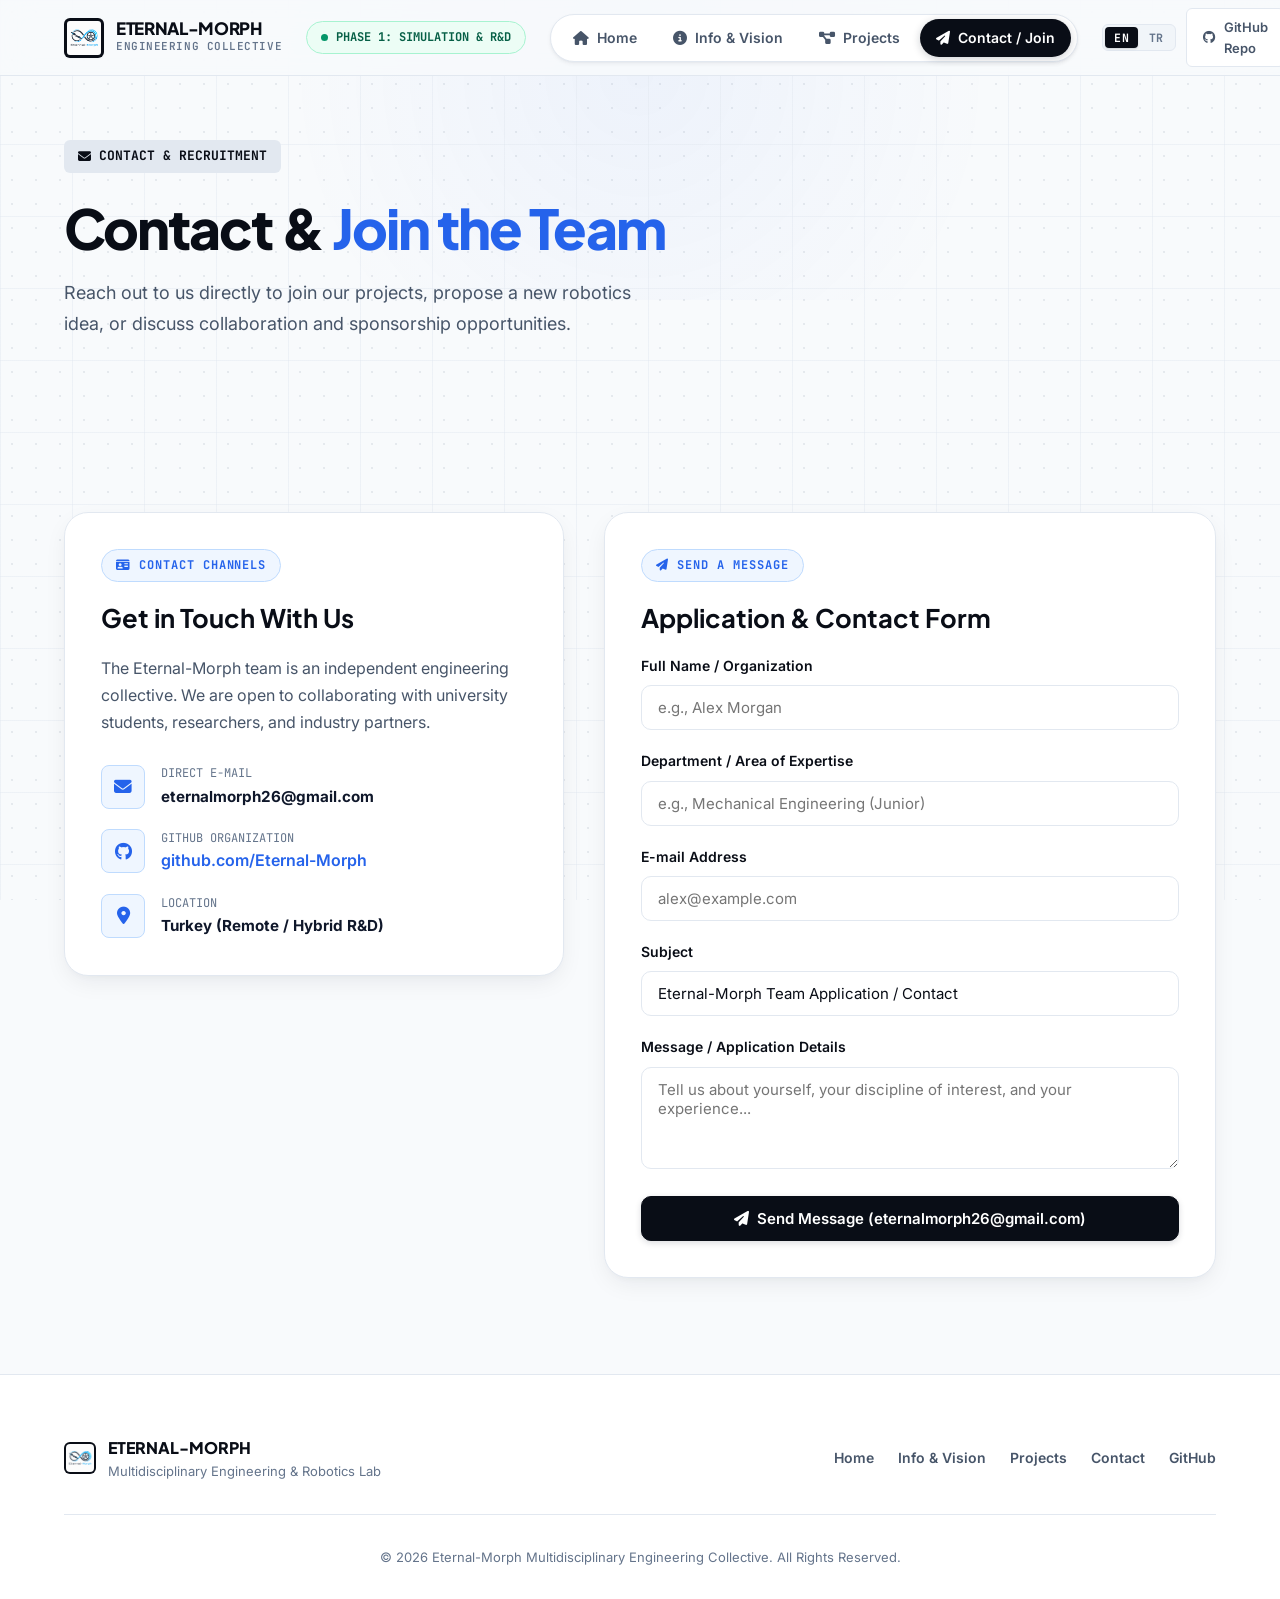
==== commit 393e95a7: "Add files via upload" ====
--- a/contact/index.html
+++ b/contact/index.html
@@ -1,228 +1,233 @@
-<!DOCTYPE html>
-<html lang="tr">
-<head>
-    <meta charset="UTF-8">
-    <meta name="viewport" content="width=device-width, initial-scale=1.0">
-    <title>İletişim & Ekibe Katıl | Eternal-Morph</title>
-    <meta name="description" content="Eternal-Morph: Ekibimize katılım başvuruları, proje fikri önerileri ve sponsorluk iletişim portalı.">
-    <meta name="keywords" content="Eternal Morph iletişim, Eternal-Morph başvuru, ekibe katıl, mühendislik staj, sponsorluk, proje önerisi">
-    <meta name="author" content="Eternal-Morph Mühendislik Takımı">
-    <meta name="robots" content="index, follow">
-
-    <!-- Canonical URL -->
-    <link rel="canonical" href="https://eternalmorph.com.tr/contact/">
-
-    <!-- Favicon & Touch Icon -->
-    <link rel="icon" type="image/x-icon" href="/favicon.ico">
-    <link rel="shortcut icon" href="/favicon.ico">
-    <link rel="icon" type="image/png" href="/favicon.png">
-    <link rel="apple-touch-icon" href="/assets/logo.png">
-
-    <!-- Open Graph -->
-    <meta property="og:type" content="website">
-    <meta property="og:url" content="https://eternalmorph.com.tr/contact/">
-    <meta property="og:title" content="İletişim & Ekibe Katıl | Eternal-Morph">
-    <meta property="og:description" content="Eternal-Morph: Ekibimize katılım başvuruları, proje fikri önerileri ve sponsorluk iletişim portalı.">
-    <meta property="og:image" content="https://eternalmorph.com.tr/assets/logo.png">
-    <meta property="og:site_name" content="Eternal-Morph">
-    <meta property="og:locale" content="tr_TR">
-
-    <!-- Twitter Cards -->
-    <meta name="twitter:card" content="summary_large_image">
-    <meta name="twitter:url" content="https://eternalmorph.com.tr/contact/">
-    <meta name="twitter:title" content="İletişim & Ekibe Katıl | Eternal-Morph">
-    <meta name="twitter:description" content="Eternal-Morph başvuru, iletişim ve sponsorluk portalı.">
-    <meta name="twitter:image" content="https://eternalmorph.com.tr/assets/logo.png">
-
-    <!-- JSON-LD -->
-    <script type="application/ld+json">
-    {
-      "@context": "https://schema.org",
-      "@type": "ContactPage",
-      "name": "İletişim & Ekibe Katıl",
-      "url": "https://eternalmorph.com.tr/contact/",
-      "description": "Eternal-Morph başvuru, iletişim ve sponsorluk portalı.",
-      "publisher": {
-        "@type": "Organization",
-        "name": "Eternal-Morph",
-        "logo": "https://eternalmorph.com.tr/assets/logo.png"
-      }
-    }
-    </script>
-    
-    <!-- Fonts -->
-    <link rel="preconnect" href="https://fonts.googleapis.com">
-    <link rel="preconnect" href="https://fonts.gstatic.com" crossorigin>
-    <link href="https://fonts.googleapis.com/css2?family=Inter:wght@300;400;500;600;700&family=JetBrains+Mono:wght@400;500;600&family=Plus+Jakarta+Sans:wght@500;600;700;800&display=swap" rel="stylesheet">
-    <link rel="stylesheet" href="https://cdnjs.cloudflare.com/ajax/libs/font-awesome/6.4.0/css/all.min.css">
-    <link rel="stylesheet" href="../style.css">
-</head>
-<body>
-
-    <div class="em-bg-glow"></div>
-    <div class="em-bg-grid"></div>
-
-    <!-- Header -->
-    <header class="em-header" id="header">
-        <div class="em-container em-header-container">
-            <a href="/" class="em-brand">
-                <img src="../assets/logo.png" alt="Eternal-Morph Logo" class="em-brand-logo">
-                <div class="em-brand-text">
-                    <span class="em-brand-main">ETERNAL-MORPH</span>
-                    <span class="em-brand-sub">ENGINEERING COLLECTIVE</span>
-                </div>
-            </a>
-
-            <div class="em-status-badge">
-                <span class="em-pulse-dot"></span>
-                <span>1. AŞAMA: SİMÜLASYON & AR-GE</span>
-            </div>
-
-            <nav class="em-nav" id="nav-menu">
-                <ul class="em-nav-list">
-                    <li><a href="/" class="em-nav-link"><i class="fa-solid fa-house"></i> Ana Sayfa</a></li>
-                    <li><a href="/information/" class="em-nav-link"><i class="fa-solid fa-circle-info"></i> Bilgi & Vizyon</a></li>
-                    <li><a href="/projects/" class="em-nav-link"><i class="fa-solid fa-diagram-project"></i> Projelerimiz</a></li>
-                    <li><a href="/contact/" class="em-nav-link active"><i class="fa-solid fa-paper-plane"></i> İletişim / Katıl</a></li>
-                </ul>
-            </nav>
-
-            <div class="em-header-actions">
-                <a href="https://github.com/Eternal-Morph" target="_blank" rel="noopener" class="em-btn em-btn-outline em-btn-sm">
-                    <i class="fa-brands fa-github"></i> GitHub Reposu
-                </a>
-                <button class="em-menu-toggle" id="menu-toggle" aria-label="Menüyü Aç/Kapat">
-                    <i class="fa-solid fa-bars"></i>
-                </button>
-            </div>
-        </div>
-    </header>
-
-    <!-- Contact Hero -->
-    <section class="em-hero" style="padding-top:140px; padding-bottom:40px;">
-        <div class="em-container">
-            <div class="em-hero-tag">
-                <i class="fa-solid fa-envelope"></i> CONTACT & RECRUITMENT
-            </div>
-            <h1 class="em-hero-title">
-                İletişim & <span class="em-gradient-text">Ekibe Katılım</span>
-            </h1>
-            <p class="em-hero-subtitle">
-                Projelerimize katılmak, yeni bir robotik fikir önermek veya iş birliği ve sponsorluk talebinde bulunmak için doğrudan bize ulaşın.
-            </p>
-        </div>
-    </section>
-
-    <!-- Contact Grid -->
-    <section class="em-section">
-        <div class="em-container">
-            <div class="em-contact-grid">
-                
-                <!-- Direct Info Card -->
-                <div class="em-contact-card">
-                    <span class="em-section-subtitle"><i class="fa-solid fa-id-card"></i> İLETİŞİM KANALLARI</span>
-                    <h2 style="font-family:var(--em-font-display); font-size:1.6rem; color:#fff; margin-bottom:16px;">
-                        Bizimle İletişime Geçin
-                    </h2>
-                    <p style="color:var(--em-text-secondary); margin-bottom:28px; line-height:1.7;">
-                        Eternal-Morph ekibi bağımsız bir mühendislik kolektifidir. Üniversite öğrencileri, araştırmacılar ve sanayi ortaklarıyla iş birliğine açığız.
-                    </p>
-
-                    <div style="display:flex; flex-direction:column; gap:20px;">
-                        <div style="display:flex; align-items:center; gap:16px;">
-                            <div style="width:44px; height:44px; border-radius:8px; background:rgba(56,189,248,0.1); border:1px solid rgba(56,189,248,0.2); display:flex; align-items:center; justify-content:center; color:var(--em-brand-cyan); font-size:1.1rem;">
-                                <i class="fa-solid fa-envelope"></i>
-                            </div>
-                            <div>
-                                <span style="display:block; font-size:0.75rem; color:var(--em-text-muted); font-family:var(--em-font-mono);">DOĞRUDAN E-POSTA</span>
-                                <strong style="color:var(--em-text-primary); font-size:0.95rem;">eternalmorph26@gmail.com</strong>
-                            </div>
-                        </div>
-
-                        <div style="display:flex; align-items:center; gap:16px;">
-                            <div style="width:44px; height:44px; border-radius:8px; background:rgba(56,189,248,0.1); border:1px solid rgba(56,189,248,0.2); display:flex; align-items:center; justify-content:center; color:var(--em-brand-cyan); font-size:1.1rem;">
-                                <i class="fa-brands fa-github"></i>
-                            </div>
-                            <div>
-                                <span style="display:block; font-size:0.75rem; color:var(--em-text-muted); font-family:var(--em-font-mono);">GITHUB ORGANİZASYONU</span>
-                                <a href="https://github.com/Eternal-Morph" target="_blank" rel="noopener" style="color:var(--em-brand-cyan); text-decoration:none; font-weight:600;">github.com/Eternal-Morph</a>
-                            </div>
-                        </div>
-
-                        <div style="display:flex; align-items:center; gap:16px;">
-                            <div style="width:44px; height:44px; border-radius:8px; background:rgba(56,189,248,0.1); border:1px solid rgba(56,189,248,0.2); display:flex; align-items:center; justify-content:center; color:var(--em-brand-cyan); font-size:1.1rem;">
-                                <i class="fa-solid fa-location-dot"></i>
-                            </div>
-                            <div>
-                                <span style="display:block; font-size:0.75rem; color:var(--em-text-muted); font-family:var(--em-font-mono);">KONUM</span>
-                                <strong style="color:var(--em-text-primary); font-size:0.95rem;">Türkiye (Uzaktan / Hibrit Ar-Ge)</strong>
-                            </div>
-                        </div>
-                    </div>
-                </div>
-
-                <!-- Form Card -->
-                <div class="em-contact-card">
-                    <span class="em-section-subtitle"><i class="fa-solid fa-paper-plane"></i> MESAJ GÖNDERİN</span>
-                    <h2 style="font-family:var(--em-font-display); font-size:1.6rem; color:#fff; margin-bottom:16px;">
-                        Başvuru & İletişim Formu
-                    </h2>
-                    <form onsubmit="handleContactSubmit(event)">
-                        <div class="em-form-group">
-                            <label for="c-name">Adınız Soyadınız / Kurum</label>
-                            <input type="text" name="name" id="c-name" class="em-form-input" placeholder="Örn: Ahmet Yılmaz" required>
-                        </div>
-                        <div class="em-form-group">
-                            <label for="c-department">Bölümünüz / Uzmanlık Alanınız</label>
-                            <input type="text" name="department" id="c-department" class="em-form-input" placeholder="Örn: Makine Mühendisliği (3. Sınıf)" required>
-                        </div>
-                        <div class="em-form-group">
-                            <label for="c-email">E-posta Adresiniz</label>
-                            <input type="email" name="email" id="c-email" class="em-form-input" placeholder="ahmet@ornek.com" required>
-                        </div>
-                        <div class="em-form-group">
-                            <label for="c-subject">Konu</label>
-                            <input type="text" name="subject" id="c-subject" class="em-form-input" value="Eternal-Morph Ekip Başvurusu / İletişim" required>
-                        </div>
-                        <div class="em-form-group">
-                            <label for="c-message">Mesajınız / Başvuru Detayınız</label>
-                            <textarea name="message" id="c-message" class="em-form-input" rows="4" placeholder="Kendinizden, ilgi duyduğunuz disiplinden ve tecrübelerinizden bahsedin..." required></textarea>
-                        </div>
-                        <button type="submit" class="em-btn em-btn-primary em-btn-block">
-                            <i class="fa-solid fa-paper-plane"></i> Mesajı Gönder (eternalmorph26@gmail.com)
-                        </button>
-                    </form>
-                </div>
-
-            </div>
-        </div>
-    </section>
-
-    <!-- Footer -->
-    <footer class="em-footer">
-        <div class="em-container em-footer-content">
-            <div class="em-footer-top">
-                <div class="em-footer-brand">
-                    <img src="../assets/logo.png" alt="Eternal Morph Logo" class="em-footer-logo">
-                    <div>
-                        <h4>ETERNAL-MORPH</h4>
-                        <p>Multidisipliner Mühendislik & Robotik Laboratuvarı</p>
-                    </div>
-                </div>
-                <div class="em-footer-links">
-                    <a href="/">Ana Sayfa</a>
-                    <a href="/information/">Bilgi & Vizyon</a>
-                    <a href="/projects/">Projelerimiz</a>
-                    <a href="/contact/">İletişim</a>
-                    <a href="https://github.com/Eternal-Morph" target="_blank" rel="noopener">GitHub</a>
-                </div>
-            </div>
-            <div class="em-footer-copy">
-                <p>&copy; 2026 Eternal-Morph Multidisipliner Mühendislik Proje Ekibi. Tüm Hakları Saklıdır.</p>
-            </div>
-        </div>
-    </footer>
-
-    <script src="../script.js"></script>
-</body>
-</html>+<!DOCTYPE html>
+<html lang="en">
+<head>
+    <meta charset="UTF-8">
+    <meta name="viewport" content="width=device-width, initial-scale=1.0">
+    <title data-i18n="meta.contact.title">Contact &amp; Join Us | Eternal-Morph</title>
+    <meta name="description" content="Eternal-Morph: Team membership applications, robotics project proposals, and sponsorship contact portal.">
+    <meta name="keywords" content="Eternal Morph contact, Eternal-Morph apply, join team, engineering internship, sponsorship, project proposal">
+    <meta name="author" content="Eternal-Morph Engineering Team">
+    <meta name="robots" content="index, follow">
+
+    <!-- Canonical URL -->
+    <link rel="canonical" href="https://eternalmorph.com.tr/contact/">
+
+    <!-- Favicon & Touch Icon -->
+    <link rel="icon" type="image/x-icon" href="/favicon.ico">
+    <link rel="shortcut icon" href="/favicon.ico">
+    <link rel="icon" type="image/png" href="/favicon.png">
+    <link rel="apple-touch-icon" href="/assets/logo.png">
+
+    <!-- Open Graph -->
+    <meta property="og:type" content="website">
+    <meta property="og:url" content="https://eternalmorph.com.tr/contact/">
+    <meta property="og:title" content="Contact &amp; Join Us | Eternal-Morph">
+    <meta property="og:description" content="Eternal-Morph: Team applications, project proposals, and sponsorship contact portal.">
+    <meta property="og:image" content="https://eternalmorph.com.tr/assets/logo.png">
+    <meta property="og:site_name" content="Eternal-Morph">
+    <meta property="og:locale" content="en_US">
+
+    <!-- Twitter Cards -->
+    <meta name="twitter:card" content="summary_large_image">
+    <meta name="twitter:url" content="https://eternalmorph.com.tr/contact/">
+    <meta name="twitter:title" content="Contact &amp; Join Us | Eternal-Morph">
+    <meta name="twitter:description" content="Eternal-Morph application, contact, and sponsorship portal.">
+    <meta name="twitter:image" content="https://eternalmorph.com.tr/assets/logo.png">
+
+    <!-- JSON-LD -->
+    <script type="application/ld+json">
+    {
+      "@context": "https://schema.org",
+      "@type": "ContactPage",
+      "name": "Contact & Join Us",
+      "url": "https://eternalmorph.com.tr/contact/",
+      "description": "Eternal-Morph application, contact, and sponsorship portal.",
+      "publisher": {
+        "@type": "Organization",
+        "name": "Eternal-Morph",
+        "logo": "https://eternalmorph.com.tr/assets/logo.png"
+      }
+    }
+    </script>
+    
+    <!-- Fonts -->
+    <link rel="preconnect" href="https://fonts.googleapis.com">
+    <link rel="preconnect" href="https://fonts.gstatic.com" crossorigin>
+    <link href="https://fonts.googleapis.com/css2?family=Inter:wght@300;400;500;600;700&family=JetBrains+Mono:wght@400;500;600&family=Plus+Jakarta+Sans:wght@500;600;700;800&display=swap" rel="stylesheet">
+    <link rel="stylesheet" href="https://cdnjs.cloudflare.com/ajax/libs/font-awesome/6.4.0/css/all.min.css">
+    <link rel="stylesheet" href="../style.css">
+</head>
+<body>
+
+    <div class="em-bg-glow"></div>
+    <div class="em-bg-grid"></div>
+
+    <!-- Header -->
+    <header class="em-header" id="header">
+        <div class="em-container em-header-container">
+            <a href="/" class="em-brand">
+                <img src="../assets/logo.png" alt="Eternal-Morph Logo" class="em-brand-logo">
+                <div class="em-brand-text">
+                    <span class="em-brand-main">ETERNAL-MORPH</span>
+                    <span class="em-brand-sub">ENGINEERING COLLECTIVE</span>
+                </div>
+            </a>
+
+            <div class="em-status-badge">
+                <span class="em-pulse-dot"></span>
+                <span data-i18n="nav.status">PHASE 1: SIMULATION &amp; R&amp;D</span>
+            </div>
+
+            <nav class="em-nav" id="nav-menu">
+                <ul class="em-nav-list">
+                    <li><a href="/" class="em-nav-link" data-i18n-html="nav.home"><i class="fa-solid fa-house"></i> Home</a></li>
+                    <li><a href="/information/" class="em-nav-link" data-i18n-html="nav.info"><i class="fa-solid fa-circle-info"></i> Info &amp; Vision</a></li>
+                    <li><a href="/projects/" class="em-nav-link" data-i18n-html="nav.projects"><i class="fa-solid fa-diagram-project"></i> Projects</a></li>
+                    <li><a href="/contact/" class="em-nav-link active" data-i18n-html="nav.contact"><i class="fa-solid fa-paper-plane"></i> Contact / Join</a></li>
+                </ul>
+            </nav>
+
+            <div class="em-header-actions">
+                <div class="em-lang-switch" role="group" aria-label="Language Switcher">
+                    <button type="button" class="em-lang-btn active" data-lang="en">EN</button>
+                    <button type="button" class="em-lang-btn" data-lang="tr">TR</button>
+                </div>
+                <a href="https://github.com/Eternal-Morph" target="_blank" rel="noopener" class="em-btn em-btn-outline em-btn-sm" data-i18n-html="nav.github">
+                    <i class="fa-brands fa-github"></i> GitHub Repo
+                </a>
+                <button class="em-menu-toggle" id="menu-toggle" aria-label="Toggle Menu">
+                    <i class="fa-solid fa-bars"></i>
+                </button>
+            </div>
+        </div>
+    </header>
+
+    <!-- Contact Hero -->
+    <section class="em-hero" style="padding-top:140px; padding-bottom:40px;">
+        <div class="em-container">
+            <div class="em-hero-tag">
+                <i class="fa-solid fa-envelope"></i> CONTACT &amp; RECRUITMENT
+            </div>
+            <h1 class="em-hero-title" data-i18n-html="contact.hero.title">
+                Contact &amp; <span class="em-gradient-text">Join the Team</span>
+            </h1>
+            <p class="em-hero-subtitle" data-i18n="contact.hero.subtitle">
+                Reach out to us directly to join our projects, propose a new robotics idea, or discuss collaboration and sponsorship opportunities.
+            </p>
+        </div>
+    </section>
+
+    <!-- Contact Grid -->
+    <section class="em-section">
+        <div class="em-container">
+            <div class="em-contact-grid">
+                
+                <!-- Direct Info Card -->
+                <div class="em-contact-card">
+                    <span class="em-section-subtitle" data-i18n-html="contact.info.sub"><i class="fa-solid fa-id-card"></i> CONTACT CHANNELS</span>
+                    <h2 style="font-family:var(--em-font-display); font-size:1.6rem; color:var(--em-primary); margin-bottom:16px;" data-i18n="contact.info.title">
+                        Get in Touch With Us
+                    </h2>
+                    <p style="color:var(--em-text-secondary); margin-bottom:28px; line-height:1.7;" data-i18n="contact.info.desc">
+                        The Eternal-Morph team is an independent engineering collective. We are open to collaborating with university students, researchers, and industry partners.
+                    </p>
+
+                    <div style="display:flex; flex-direction:column; gap:20px;">
+                        <div style="display:flex; align-items:center; gap:16px;">
+                            <div style="width:44px; height:44px; border-radius:8px; background:var(--em-accent-subtle); border:1px solid var(--em-accent-border); display:flex; align-items:center; justify-content:center; color:var(--em-accent); font-size:1.1rem;">
+                                <i class="fa-solid fa-envelope"></i>
+                            </div>
+                            <div>
+                                <span style="display:block; font-size:0.75rem; color:var(--em-text-muted); font-family:var(--em-font-mono);" data-i18n="contact.info.emailLabel">DIRECT E-MAIL</span>
+                                <strong style="color:var(--em-text-primary); font-size:0.95rem;">eternalmorph26@gmail.com</strong>
+                            </div>
+                        </div>
+
+                        <div style="display:flex; align-items:center; gap:16px;">
+                            <div style="width:44px; height:44px; border-radius:8px; background:var(--em-accent-subtle); border:1px solid var(--em-accent-border); display:flex; align-items:center; justify-content:center; color:var(--em-accent); font-size:1.1rem;">
+                                <i class="fa-brands fa-github"></i>
+                            </div>
+                            <div>
+                                <span style="display:block; font-size:0.75rem; color:var(--em-text-muted); font-family:var(--em-font-mono);" data-i18n="contact.info.githubLabel">GITHUB ORGANIZATION</span>
+                                <a href="https://github.com/Eternal-Morph" target="_blank" rel="noopener" style="color:var(--em-accent); text-decoration:none; font-weight:600;">github.com/Eternal-Morph</a>
+                            </div>
+                        </div>
+
+                        <div style="display:flex; align-items:center; gap:16px;">
+                            <div style="width:44px; height:44px; border-radius:8px; background:var(--em-accent-subtle); border:1px solid var(--em-accent-border); display:flex; align-items:center; justify-content:center; color:var(--em-accent); font-size:1.1rem;">
+                                <i class="fa-solid fa-location-dot"></i>
+                            </div>
+                            <div>
+                                <span style="display:block; font-size:0.75rem; color:var(--em-text-muted); font-family:var(--em-font-mono);" data-i18n="contact.info.locLabel">LOCATION</span>
+                                <strong style="color:var(--em-text-primary); font-size:0.95rem;" data-i18n="contact.info.locVal">Turkey (Remote / Hybrid R&amp;D)</strong>
+                            </div>
+                        </div>
+                    </div>
+                </div>
+
+                <!-- Form Card -->
+                <div class="em-contact-card">
+                    <span class="em-section-subtitle" data-i18n-html="contact.form.sub"><i class="fa-solid fa-paper-plane"></i> SEND A MESSAGE</span>
+                    <h2 style="font-family:var(--em-font-display); font-size:1.6rem; color:var(--em-primary); margin-bottom:16px;" data-i18n="contact.form.title">
+                        Application &amp; Contact Form
+                    </h2>
+                    <form id="contact-form" onsubmit="handleContactSubmit(event)">
+                        <div class="em-form-group">
+                            <label for="c-name" data-i18n="contact.form.nameLabel">Full Name / Organization</label>
+                            <input type="text" name="name" id="c-name" class="em-form-input" placeholder="e.g., Alex Morgan" data-i18n-placeholder="contact.form.namePh" required>
+                        </div>
+                        <div class="em-form-group">
+                            <label for="c-department" data-i18n="contact.form.deptLabel">Department / Area of Expertise</label>
+                            <input type="text" name="department" id="c-department" class="em-form-input" placeholder="e.g., Mechanical Engineering (Junior)" data-i18n-placeholder="contact.form.deptPh" required>
+                        </div>
+                        <div class="em-form-group">
+                            <label for="c-email" data-i18n="contact.form.emailLabel">E-mail Address</label>
+                            <input type="email" name="email" id="c-email" class="em-form-input" placeholder="alex@example.com" data-i18n-placeholder="contact.form.emailPh" required>
+                        </div>
+                        <div class="em-form-group">
+                            <label for="c-subject" data-i18n="contact.form.subjectLabel">Subject</label>
+                            <input type="text" name="subject" id="c-subject" class="em-form-input" value="Eternal-Morph Team Application / Contact" data-i18n-value="contact.form.subjectVal" required>
+                        </div>
+                        <div class="em-form-group">
+                            <label for="c-message" data-i18n="contact.form.msgLabel">Message / Application Details</label>
+                            <textarea name="message" id="c-message" class="em-form-input" rows="4" placeholder="Tell us about yourself, your discipline of interest, and your experience..." data-i18n-placeholder="contact.form.msgPh" required></textarea>
+                        </div>
+                        <button type="submit" id="contact-submit-btn" class="em-btn em-btn-primary em-btn-block" data-i18n-html="contact.form.submit">
+                            <i class="fa-solid fa-paper-plane"></i> Send Message (eternalmorph26@gmail.com)
+                        </button>
+                        <div id="contact-form-status" class="em-form-status" style="display:none;"></div>
+                    </form>
+                </div>
+
+            </div>
+        </div>
+    </section>
+
+    <!-- Footer -->
+    <footer class="em-footer">
+        <div class="em-container em-footer-content">
+            <div class="em-footer-top">
+                <div class="em-footer-brand">
+                    <img src="../assets/logo.png" alt="Eternal Morph Logo" class="em-footer-logo">
+                    <div>
+                        <h4>ETERNAL-MORPH</h4>
+                        <p data-i18n="footer.subtitle">Multidisciplinary Engineering &amp; Robotics Lab</p>
+                    </div>
+                </div>
+                <div class="em-footer-links">
+                    <a href="/" data-i18n="footer.home">Home</a>
+                    <a href="/information/" data-i18n="footer.info">Info &amp; Vision</a>
+                    <a href="/projects/" data-i18n="footer.projects">Projects</a>
+                    <a href="/contact/" data-i18n="footer.contact">Contact</a>
+                    <a href="https://github.com/Eternal-Morph" target="_blank" rel="noopener">GitHub</a>
+                </div>
+            </div>
+            <div class="em-footer-copy">
+                <p data-i18n="footer.copy">&copy; 2026 Eternal-Morph Multidisciplinary Engineering Collective. All Rights Reserved.</p>
+            </div>
+        </div>
+    </footer>
+
+    <script src="../script.js?v=i18n1"></script>
+</body>
+</html>
--- a/style.css
+++ b/style.css
@@ -319,7 +319,154 @@
 .em-header-actions {
     display: flex;
     align-items: center;
-    gap: 12px;
+    gap: 10px;
+}
+
+.em-lang-switch {
+    display: inline-flex;
+    align-items: center;
+    background: var(--em-bg-subtle);
+    border: 1px solid var(--em-border);
+    border-radius: var(--em-radius-sm);
+    padding: 2px;
+    gap: 2px;
+}
+
+.em-lang-btn {
+    background: transparent;
+    border: none;
+    color: var(--em-text-muted);
+    font-family: var(--em-font-mono);
+    font-size: 0.72rem;
+    font-weight: 700;
+    letter-spacing: 0.04em;
+    padding: 5px 9px;
+    border-radius: calc(var(--em-radius-sm) - 2px);
+    cursor: pointer;
+    transition: all 0.2s ease;
+    line-height: 1;
+}
+
+.em-lang-btn:hover {
+    color: var(--em-primary);
+}
+
+.em-lang-btn.active {
+    background: var(--em-primary);
+    color: var(--em-text-white);
+    box-shadow: 0 1px 2px rgba(9, 13, 22, 0.15);
+}
+
+/* Promo Video Showcase Card */
+.em-video-card {
+    background: var(--em-bg-surface, #ffffff);
+    border: 1px solid var(--em-border);
+    border-radius: var(--em-radius-xl, 18px);
+    overflow: hidden;
+    box-shadow: var(--em-shadow-lg, 0 20px 45px -12px rgba(9, 13, 22, 0.12));
+}
+
+.em-video-header {
+    display: flex;
+    align-items: center;
+    justify-content: space-between;
+    padding: 16px 24px;
+    background: var(--em-bg-subtle);
+    border-bottom: 1px solid var(--em-border);
+}
+
+.em-video-header .em-3d-header-title h3 {
+    color: var(--em-primary);
+}
+
+.em-video-wrapper {
+    position: relative;
+    width: 100%;
+    background: #090d16;
+    aspect-ratio: 16 / 9;
+    max-height: 620px;
+}
+
+.em-video-player {
+    width: 100%;
+    height: 100%;
+    display: block;
+    object-fit: contain;
+    background: #090d16;
+}
+
+.em-video-footer {
+    display: flex;
+    align-items: center;
+    justify-content: space-between;
+    flex-wrap: wrap;
+    gap: 10px;
+    padding: 12px 24px;
+    background: var(--em-bg-subtle);
+    border-top: 1px solid var(--em-border);
+    font-family: var(--em-font-mono);
+    font-size: 0.78rem;
+    color: var(--em-text-secondary);
+}
+
+.em-video-footer .t-cyan {
+    color: var(--em-accent);
+    font-weight: 600;
+}
+
+.em-video-mute-btn {
+    display: inline-flex;
+    align-items: center;
+    gap: 6px;
+    background: var(--em-bg-surface, #ffffff);
+    border: 1px solid var(--em-border);
+    color: var(--em-primary);
+    font-family: var(--em-font-mono);
+    font-size: 0.75rem;
+    font-weight: 600;
+    padding: 7px 14px;
+    border-radius: var(--em-radius-sm);
+    cursor: pointer;
+    transition: all 0.2s ease;
+}
+
+.em-video-mute-btn:hover {
+    border-color: var(--em-accent);
+    color: var(--em-accent);
+}
+
+.em-video-mute-btn.unmuted {
+    background: var(--em-accent);
+    border-color: var(--em-accent);
+    color: #ffffff;
+}
+
+.em-form-status {
+    margin-top: 14px;
+    padding: 12px 16px;
+    border-radius: var(--em-radius-sm);
+    font-size: 0.875rem;
+    font-weight: 500;
+    line-height: 1.5;
+}
+
+.em-form-status.success {
+    background: var(--em-success-bg);
+    border: 1px solid var(--em-success-border);
+    color: var(--em-success);
+}
+
+.em-form-status.error {
+    background: #fef2f2;
+    border: 1px solid #fecaca;
+    color: #dc2626;
+}
+
+@media (max-width: 640px) {
+    .em-video-header,
+    .em-video-footer {
+        padding: 12px 16px;
+    }
 }
 
 .em-menu-toggle {
@@ -719,7 +866,46 @@
 
 .em-3d-controls {
     display: flex;
+    align-items: center;
     gap: 8px;
+    flex-wrap: wrap;
+}
+
+.em-3d-mode-toggle {
+    display: inline-flex;
+    gap: 4px;
+    background: var(--em-bg-subtle);
+    padding: 3px;
+    border-radius: var(--em-radius-sm);
+    border: 1px solid var(--em-border);
+}
+
+.em-3d-mode-toggle .em-3d-btn {
+    border: none;
+    box-shadow: none;
+    background: transparent;
+    padding: 6px 12px;
+    font-size: 0.75rem;
+    font-weight: 700;
+}
+
+.em-3d-mode-toggle .em-3d-btn:hover {
+    color: var(--em-primary);
+    background: rgba(255, 255, 255, 0.6);
+}
+
+.em-3d-mode-toggle .em-3d-btn.active {
+    background: var(--em-accent);
+    color: #ffffff;
+    box-shadow: var(--em-shadow-xs);
+}
+
+.em-3d-sep {
+    width: 1px;
+    height: 24px;
+    background: var(--em-border-medium);
+    margin: 0 4px;
+    align-self: center;
 }
 
 .em-3d-btn {
@@ -760,6 +946,39 @@
 
 .em-3d-canvas-container:active {
     cursor: grabbing;
+}
+
+.em-3d-loading {
+    position: absolute;
+    inset: 0;
+    display: flex;
+    flex-direction: column;
+    align-items: center;
+    justify-content: center;
+    gap: 12px;
+    background: rgba(248, 250, 252, 0.95);
+    z-index: 10;
+    transition: opacity 0.3s ease;
+}
+
+.em-3d-spinner {
+    width: 36px;
+    height: 36px;
+    border: 3px solid var(--em-border-medium);
+    border-top-color: var(--em-accent);
+    border-radius: 50%;
+    animation: em-spin 0.8s linear infinite;
+}
+
+.em-3d-loading span {
+    font-family: var(--em-font-mono);
+    font-size: 0.8125rem;
+    font-weight: 600;
+    color: var(--em-text-secondary);
+}
+
+@keyframes em-spin {
+    to { transform: rotate(360deg); }
 }
 
 .em-3d-footer {
